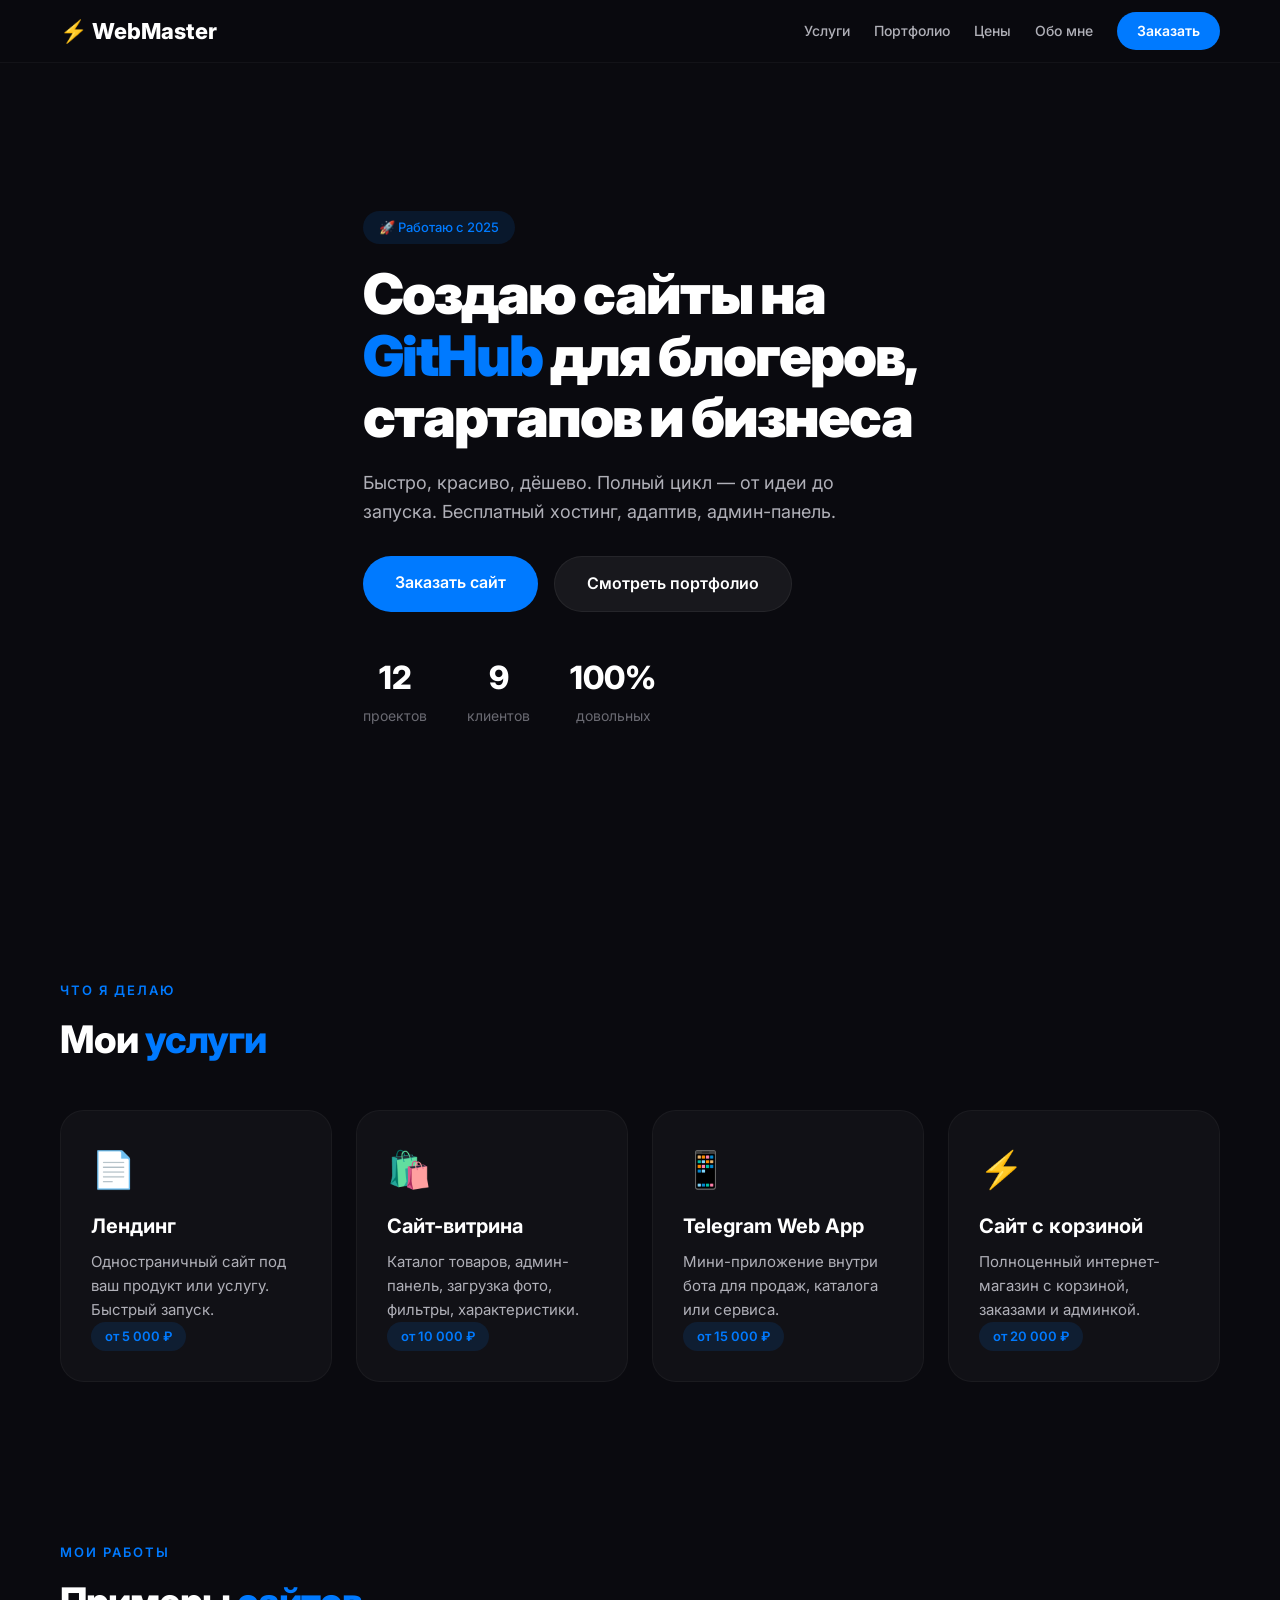
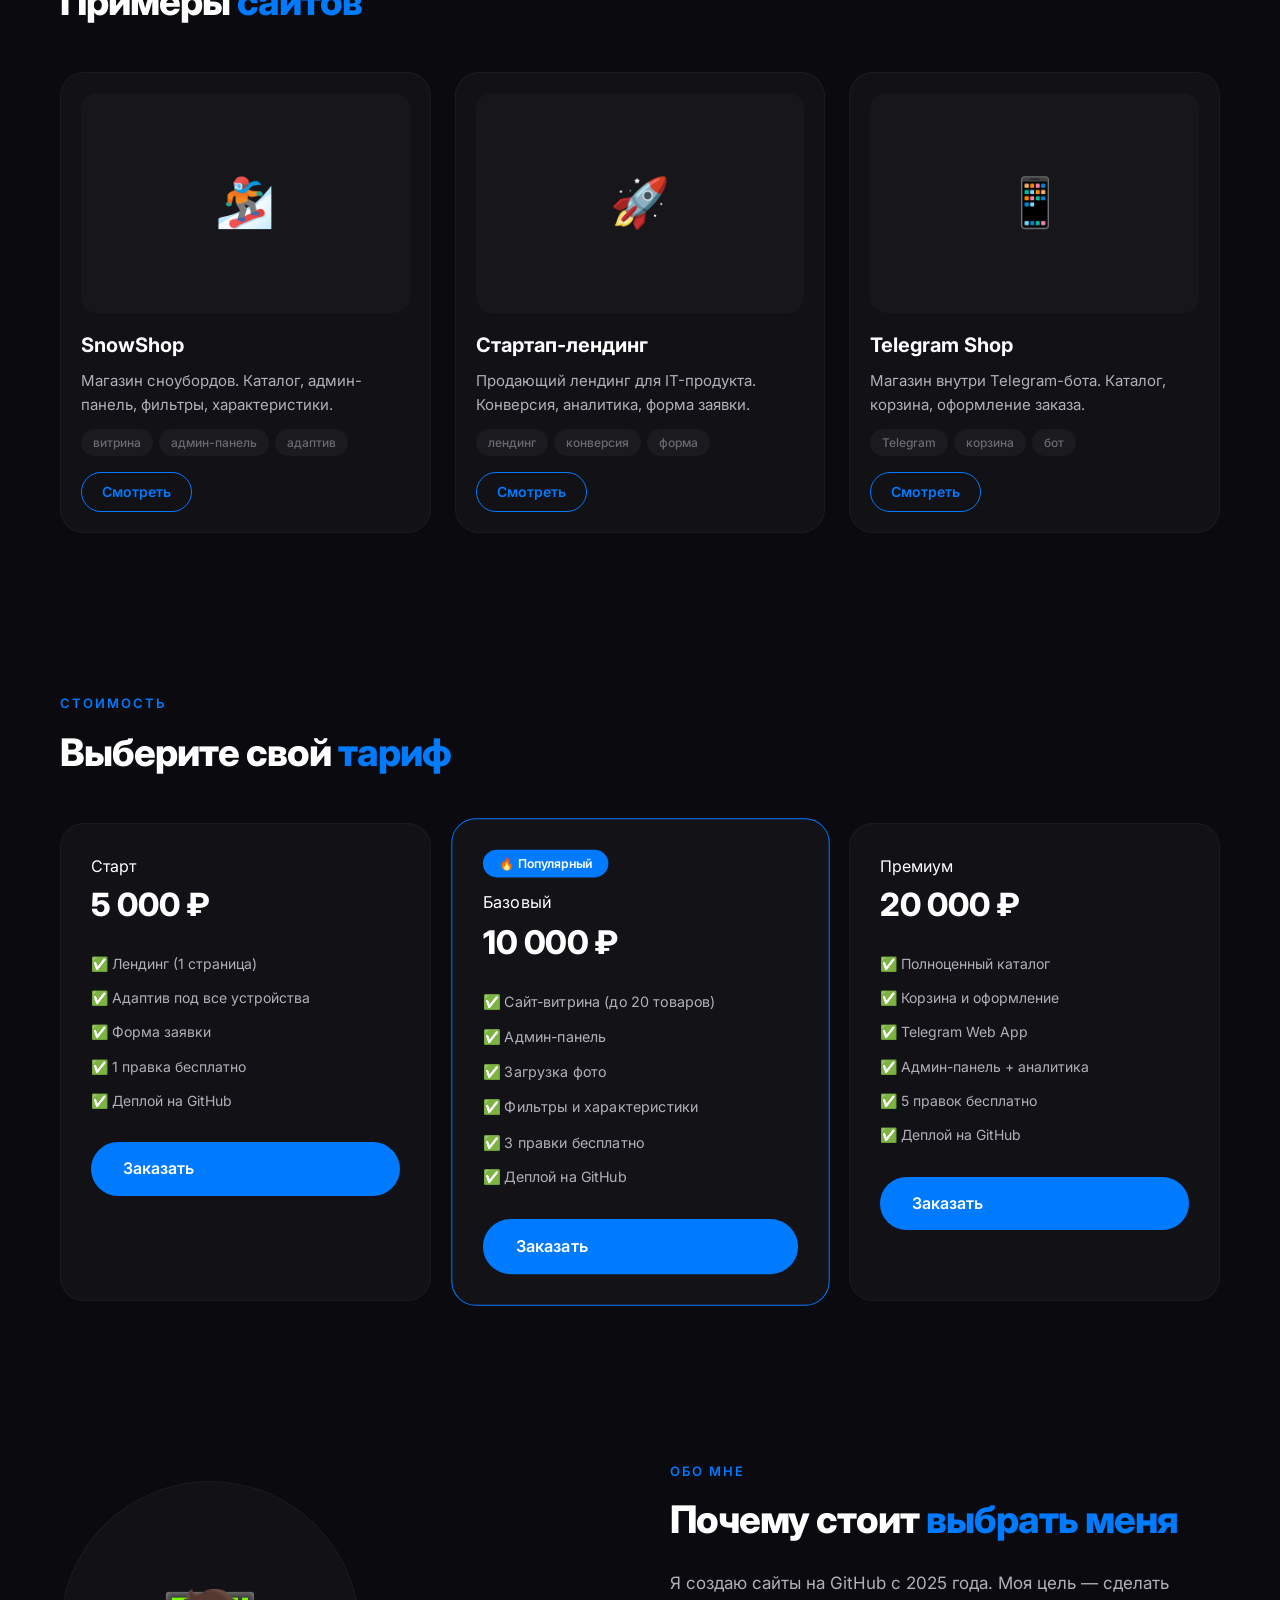
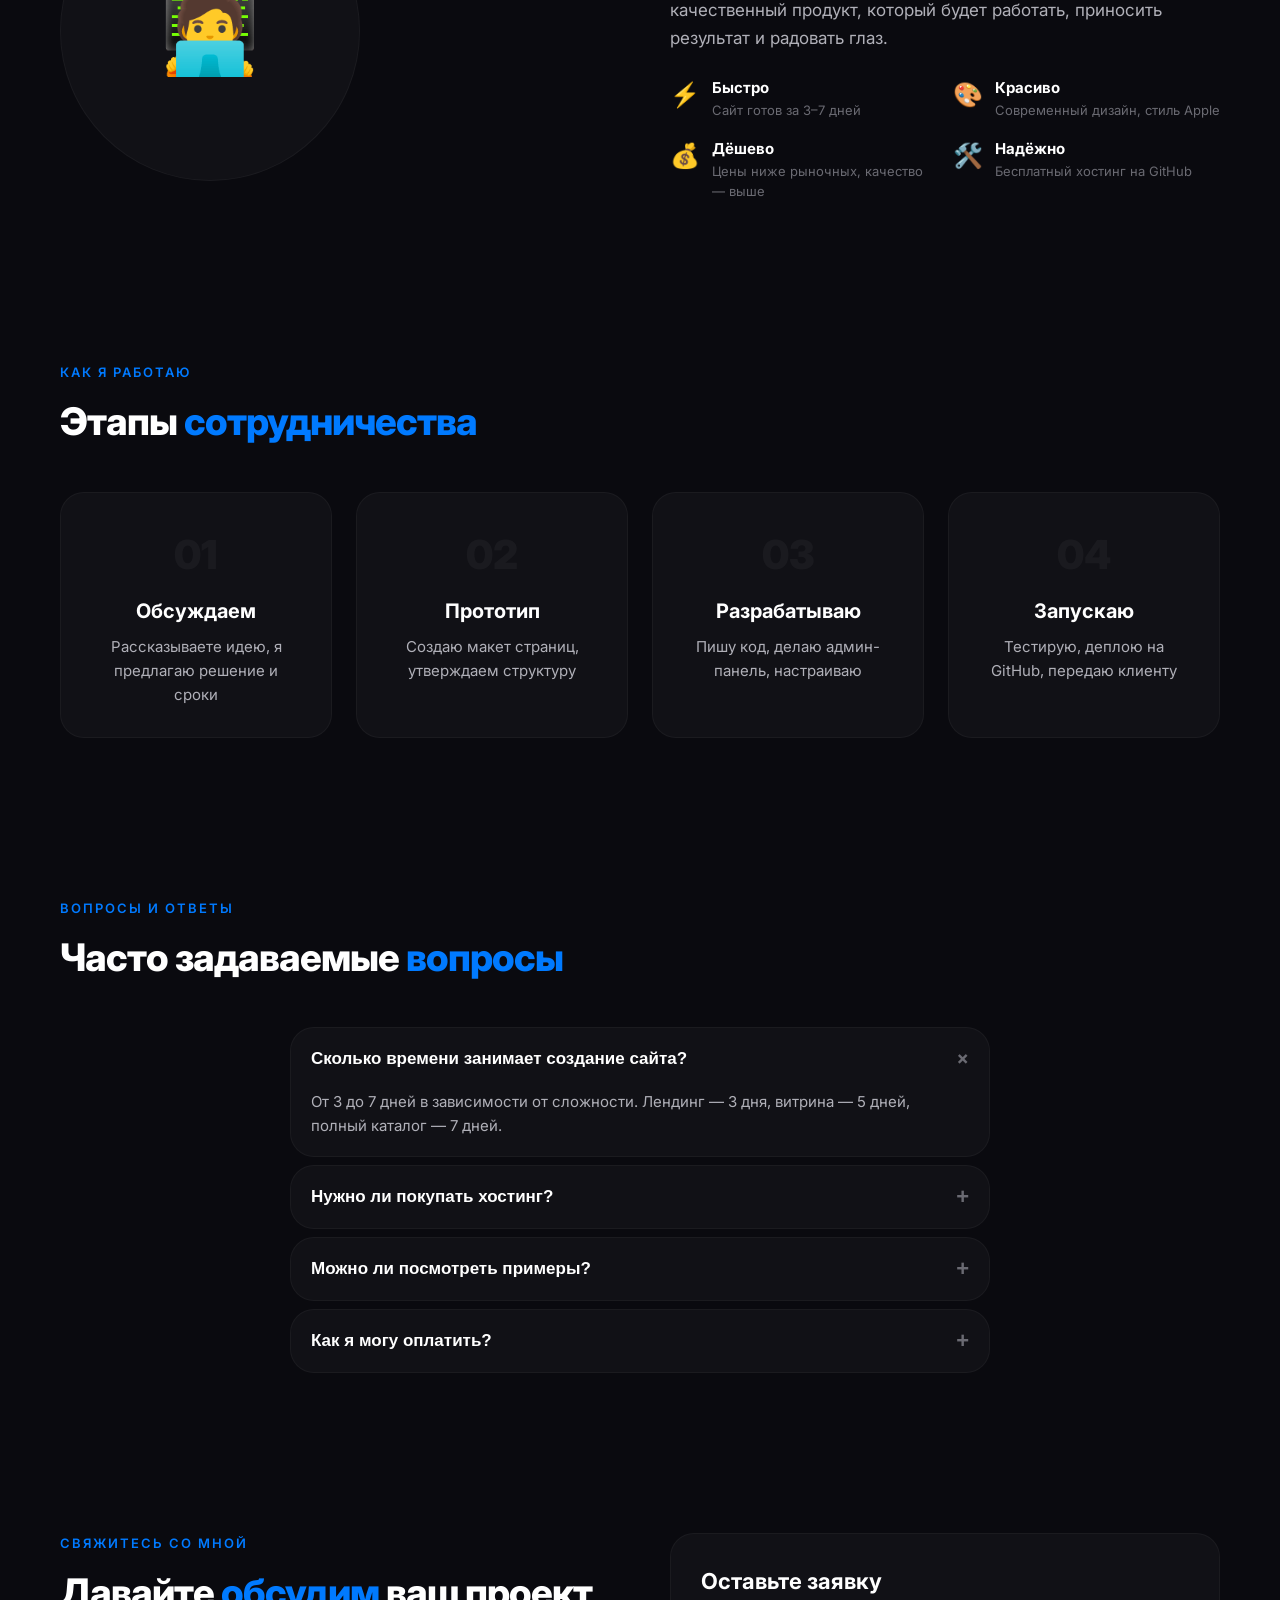
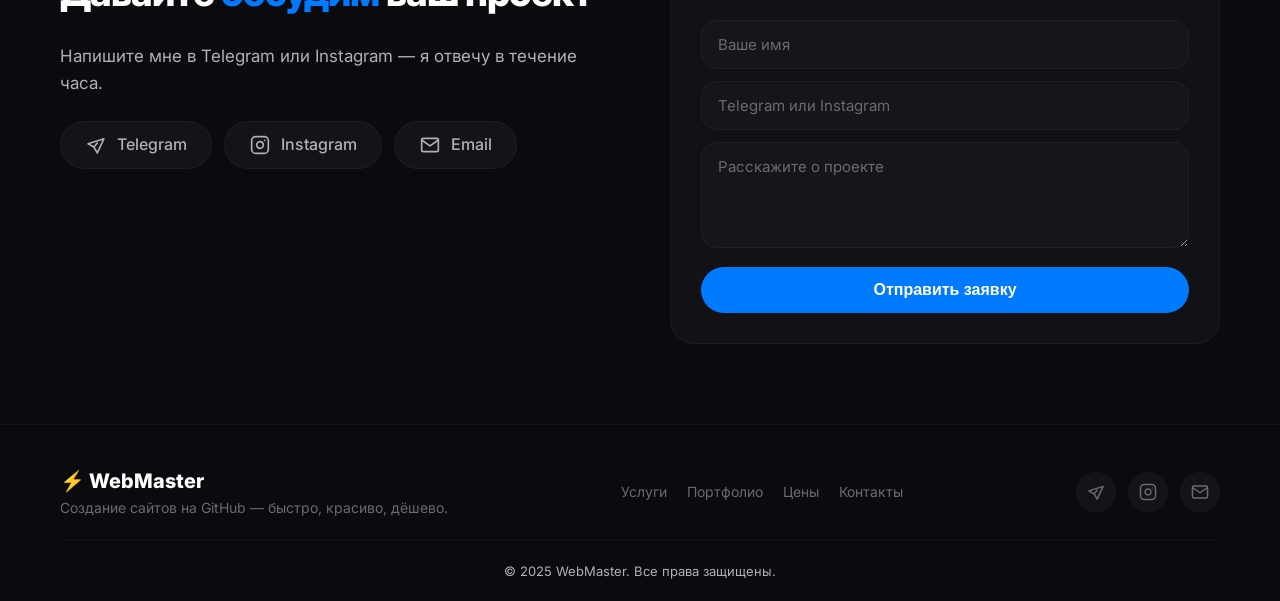
==== index.html @ 23dd28c8 "Update index.html" ====
<!DOCTYPE html>
<html lang="ru">
<head>
    <meta charset="UTF-8">
    <meta name="viewport" content="width=device-width, initial-scale=1.0, viewport-fit=cover">
    <title>WebMaster — создание сайтов на GitHub</title>
    <link href="https://fonts.googleapis.com/css2?family=Inter:wght@400;500;600;700;800;900&display=swap" rel="stylesheet">
    <link rel="stylesheet" href="style.css">
    <style>
        .portfolio-carousel {
            display: grid;
            grid-template-columns: repeat(auto-fill, minmax(320px, 1fr));
            gap: 24px;
            margin-top: 40px;
        }
        .portfolio-carousel .portfolio-card {
            background: rgba(255,255,255,0.03);
            border-radius: 24px;
            padding: 20px;
            border: 0.5px solid rgba(255,255,255,0.04);
            transition: all 0.4s;
        }
        .portfolio-carousel .portfolio-card:hover {
            transform: translateY(-6px);
            background: rgba(255,255,255,0.06);
        }
        .portfolio-carousel .portfolio-image {
            width: 100%;
            height: 220px;
            overflow: hidden;
            border-radius: 16px;
            background: rgba(255,255,255,0.02);
            display: flex;
            align-items: center;
            justify-content: center;
        }
        .portfolio-carousel .portfolio-image img {
            width: 100%;
            height: 100%;
            object-fit: cover;
        }
        .portfolio-carousel .portfolio-image .no-image {
            font-size: 48px;
            opacity: 0.3;
        }
        .portfolio-carousel .portfolio-info h3 {
            color: #fff;
            font-size: 20px;
            font-weight: 700;
            margin: 16px 0 8px;
        }
        .portfolio-carousel .portfolio-info p {
            color: #b0b0b8;
            font-size: 15px;
            margin-bottom: 12px;
        }
        .portfolio-carousel .portfolio-tags {
            display: flex;
            gap: 6px;
            flex-wrap: wrap;
            margin-bottom: 16px;
        }
        .portfolio-carousel .portfolio-tags span {
            background: rgba(255,255,255,0.04);
            padding: 4px 12px;
            border-radius: 30px;
            font-size: 12px;
            color: #6a6a72;
        }
        .portfolio-carousel .btn-outline {
            display: inline-block;
            padding: 8px 20px;
            border-radius: 30px;
            border: 1.5px solid #007aff;
            color: #007aff;
            font-size: 14px;
            font-weight: 600;
            text-decoration: none;
            transition: 0.3s;
        }
        .portfolio-carousel .btn-outline:hover {
            background: #007aff;
            color: #fff;
        }
        @media (max-width: 480px) {
            .portfolio-carousel {
                grid-template-columns: 1fr;
            }
            .portfolio-carousel .portfolio-image {
                height: 180px;
            }
        }
    </style>
</head>
<body>
    <div class="main-content">
        <nav class="navbar">
            <div class="nav-container">
                <a href="#" class="nav-logo">⚡ WebMaster</a>
                <div class="nav-menu" id="navMenu">
                    <a href="#services" class="nav-link">Услуги</a>
                    <a href="#portfolio" class="nav-link">Портфолио</a>
                    <a href="#pricing" class="nav-link">Цены</a>
                    <a href="#about" class="nav-link">Обо мне</a>
                    <a href="#contacts" class="nav-link nav-cta">Заказать</a>
                </div>
                <button class="nav-toggle" id="navToggle" aria-label="Меню">
                    <span></span>
                    <span></span>
                    <span></span>
                </button>
            </div>
        </nav>

        <section class="hero" id="hero">
            <div class="container hero-content">
                <div class="hero-badge">🚀 Работаю с 2025</div>
                <h1 class="hero-title">
                    Создаю сайты на<br>
                    <span class="hero-highlight">GitHub</span> для блогеров,<br>
                    стартапов и бизнеса
                </h1>
                <p class="hero-desc" id="heroDesc">Быстро, красиво, дёшево. Полный цикл — от идеи до запуска. Бесплатный хостинг, адаптив, админ-панель.</p>
                <div class="hero-buttons">
                    <a href="#contacts" class="btn btn-primary">Заказать сайт</a>
                    <a href="#portfolio" class="btn btn-secondary">Смотреть портфолио</a>
                </div>
                <div class="hero-stats">
                    <div class="stat-item"><span class="stat-number" id="statProjects">0</span><span class="stat-label">проектов</span></div>
                    <div class="stat-item"><span class="stat-number" id="statClients">0</span><span class="stat-label">клиентов</span></div>
                    <div class="stat-item"><span class="stat-number" id="statHappy">0%</span><span class="stat-label">довольных</span></div>
                </div>
            </div>
        </section>

        <section class="services" id="services">
            <div class="container">
                <div class="section-label">Что я делаю</div>
                <h2 class="section-title">Мои <span class="highlight">услуги</span></h2>
                <div class="services-grid" id="servicesGrid"></div>
            </div>
        </section>

        <section class="portfolio" id="portfolio">
            <div class="container">
                <div class="section-label">Мои работы</div>
                <h2 class="section-title">Примеры <span class="highlight">сайтов</span></h2>
                <div class="portfolio-carousel" id="portfolioGrid"></div>
            </div>
        </section>

        <section class="pricing" id="pricing">
            <div class="container">
                <div class="section-label">Стоимость</div>
                <h2 class="section-title">Выберите свой <span class="highlight">тариф</span></h2>
                <div class="pricing-grid" id="pricingGrid"></div>
            </div>
        </section>

        <section class="about" id="about">
            <div class="container">
                <div class="about-grid">
                    <div class="about-image"><div class="about-avatar">🧑‍💻</div></div>
                    <div class="about-content">
                        <div class="section-label">Обо мне</div>
                        <h2 class="section-title">Почему стоит <span class="highlight">выбрать меня</span></h2>
                        <p id="aboutText">Я создаю сайты на GitHub с 2025 года. Моя цель — сделать качественный продукт, который будет работать, приносить результат и радовать глаз.</p>
                        <div class="about-features" id="aboutFeatures"></div>
                    </div>
                </div>
            </div>
        </section>

        <section class="steps" id="steps">
            <div class="container">
                <div class="section-label">Как я работаю</div>
                <h2 class="section-title">Этапы <span class="highlight">сотрудничества</span></h2>
                <div class="steps-grid" id="stepsGrid"></div>
            </div>
        </section>

        <section class="faq" id="faq">
            <div class="container">
                <div class="section-label">Вопросы и ответы</div>
                <h2 class="section-title">Часто задаваемые <span class="highlight">вопросы</span></h2>
                <div class="faq-grid" id="faqGrid"></div>
            </div>
        </section>

        <section class="contacts" id="contacts">
            <div class="container">
                <div class="contacts-content">
                    <div class="contacts-info">
                        <div class="section-label">Свяжитесь со мной</div>
                        <h2 class="section-title">Давайте <span class="highlight">обсудим</span> ваш проект</h2>
                        <p id="contactsText">Напишите мне в Telegram или Instagram — я отвечу в течение часа.</p>
                        <div class="contacts-social" id="contactsSocial"></div>
                    </div>
                    <div class="contacts-form">
                        <h3>Оставьте заявку</h3>
                        <form id="contactForm" onsubmit="sendForm(event)">
                            <input type="text" placeholder="Ваше имя" required>
                            <input type="text" placeholder="Telegram или Instagram" required>
                            <textarea placeholder="Расскажите о проекте" rows="4"></textarea>
                            <button type="submit" class="btn btn-primary">Отправить заявку</button>
                        </form>
                    </div>
                </div>
            </div>
        </section>

        <footer class="footer">
            <div class="container">
                <div class="footer-content">
                    <div class="footer-brand">
                        <span class="footer-logo">⚡ WebMaster</span>
                        <p id="footerText">Создание сайтов на GitHub — быстро, красиво, дёшево.</p>
                    </div>
                    <div class="footer-links">
                        <a href="#services">Услуги</a>
                        <a href="#portfolio">Портфолио</a>
                        <a href="#pricing">Цены</a>
                        <a href="#contacts">Контакты</a>
                    </div>
                    <div class="footer-social" id="footerSocial"></div>
                </div>
                <div class="footer-bottom">
                    <p id="footerCopyright">© 2025 WebMaster. Все права защищены.</p>
                </div>
            </div>
        </footer>
    </div>

    <script src="https://cdn.emailjs.com/dist/email.min.js"></script>
    <script>
        (function() {
            emailjs.init("abc123def456...");
        })();
    </script>
    <script src="script.js"></script>
</body>
</html>
---- style.css ----
* {
    margin: 0;
    padding: 0;
    box-sizing: border-box;
}

html {
    scroll-behavior: smooth;
}

body {
    font-family: 'Inter', -apple-system, 'Helvetica Neue', sans-serif;
    background: #0a0a0f;
    color: #fff;
    -webkit-font-smoothing: antialiased;
    line-height: 1.6;
    min-height: 100vh;
}

.container {
    max-width: 1200px;
    margin: 0 auto;
    padding: 0 20px;
}

.section-label {
    font-size: 13px;
    font-weight: 600;
    text-transform: uppercase;
    letter-spacing: 2px;
    color: #007aff;
    margin-bottom: 8px;
}

.section-title {
    font-size: 38px;
    font-weight: 800;
    letter-spacing: -1px;
    margin-bottom: 20px;
    color: #fff;
}

.section-title .highlight {
    color: #007aff;
}

p {
    color: #b0b0b8;
}

.navbar {
    position: fixed;
    top: 0;
    left: 0;
    width: 100%;
    z-index: 1000;
    background: rgba(10, 10, 15, 0.85);
    backdrop-filter: blur(20px);
    border-bottom: 0.5px solid rgba(255, 255, 255, 0.04);
}

.nav-container {
    max-width: 1200px;
    margin: 0 auto;
    padding: 12px 20px;
    display: flex;
    justify-content: space-between;
    align-items: center;
}

.nav-logo {
    font-size: 22px;
    font-weight: 800;
    color: #fff;
    text-decoration: none;
}

.nav-menu {
    display: flex;
    gap: 24px;
    align-items: center;
}

.nav-link {
    font-size: 14px;
    font-weight: 500;
    color: #b0b0b8;
    text-decoration: none;
    transition: color 0.3s;
    padding: 6px 0;
}

.nav-link:hover {
    color: #fff;
}

.nav-cta {
    background: #007aff;
    color: #fff !important;
    padding: 8px 20px;
    border-radius: 30px;
    font-weight: 600;
}

.nav-cta:hover {
    background: #0055b3;
}

.nav-toggle {
    display: none;
    flex-direction: column;
    gap: 5px;
    background: none;
    border: none;
    cursor: pointer;
    padding: 4px;
}

.nav-toggle span {
    width: 25px;
    height: 2px;
    background: #fff;
    border-radius: 2px;
    transition: 0.3s;
}

section {
    padding: 80px 0;
}

.hero {
    min-height: 100vh;
    display: flex;
    align-items: center;
    padding: 100px 0 60px;
    background: #0a0a0f;
}

.hero-content {
    max-width: 700px;
}

.hero-badge {
    display: inline-block;
    background: rgba(0, 122, 255, 0.12);
    padding: 6px 16px;
    border-radius: 30px;
    font-size: 13px;
    font-weight: 500;
    color: #007aff;
    margin-bottom: 20px;
}

.hero-title {
    font-size: 56px;
    font-weight: 900;
    letter-spacing: -2px;
    line-height: 1.1;
    color: #fff;
    margin-bottom: 20px;
}

.hero-title .hero-highlight {
    color: #007aff;
}

.hero-desc {
    font-size: 18px;
    color: #b0b0b8;
    max-width: 540px;
    margin-bottom: 30px;
}

.hero-buttons {
    display: flex;
    gap: 16px;
    flex-wrap: wrap;
    margin-bottom: 40px;
}

.btn {
    display: inline-block;
    padding: 14px 32px;
    border-radius: 30px;
    font-size: 16px;
    font-weight: 600;
    text-decoration: none;
    border: none;
    cursor: pointer;
    transition: all 0.3s;
}

.btn-primary {
    background: #007aff;
    color: #fff;
}

.btn-primary:hover {
    background: #0055b3;
    transform: scale(1.02);
}

.btn-secondary {
    background: rgba(255, 255, 255, 0.06);
    color: #fff;
    border: 0.5px solid rgba(255, 255, 255, 0.06);
}

.btn-secondary:hover {
    background: rgba(255, 255, 255, 0.12);
}

.btn-outline {
    background: transparent;
    color: #007aff;
    border: 1.5px solid #007aff;
    padding: 8px 20px;
    font-size: 14px;
}

.btn-outline:hover {
    background: #007aff;
    color: #fff;
}

.hero-stats {
    display: flex;
    gap: 40px;
}

.stat-item {
    text-align: center;
}

.stat-number {
    font-size: 32px;
    font-weight: 800;
    color: #fff;
    display: block;
}

.stat-label {
    font-size: 14px;
    color: #6a6a72;
}

.service-card,
.portfolio-card,
.pricing-card,
.step-card,
.faq-item {
    background: rgba(255, 255, 255, 0.03);
    border-radius: 24px;
    padding: 30px;
    border: 0.5px solid rgba(255, 255, 255, 0.04);
    transition: all 0.4s;
}

.service-card:hover,
.portfolio-card:hover,
.pricing-card:hover {
    transform: translateY(-6px);
    background: rgba(255, 255, 255, 0.06);
}

.service-card h3,
.portfolio-card h3,
.pricing-card h3,
.step-card h3 {
    color: #fff;
    font-size: 20px;
    font-weight: 700;
    margin-bottom: 8px;
}

.service-card p,
.portfolio-card p,
.step-card p {
    color: #b0b0b8;
    font-size: 15px;
}

.service-icon {
    font-size: 36px;
    margin-bottom: 12px;
}

.service-tag {
    display: inline-block;
    background: rgba(0, 122, 255, 0.12);
    color: #007aff;
    padding: 4px 14px;
    border-radius: 30px;
    font-size: 13px;
    font-weight: 600;
}

.services-grid,
.portfolio-grid,
.pricing-grid,
.steps-grid {
    display: grid;
    gap: 24px;
    margin-top: 40px;
}

.services-grid {
    grid-template-columns: repeat(auto-fit, minmax(250px, 1fr));
}

.portfolio-grid {
    grid-template-columns: repeat(auto-fit, minmax(320px, 1fr));
}

.pricing-grid {
    grid-template-columns: repeat(auto-fit, minmax(280px, 1fr));
}

.steps-grid {
    grid-template-columns: repeat(auto-fit, minmax(220px, 1fr));
}

.portfolio-card .portfolio-image {
    height: 200px;
    display: flex;
    align-items: center;
    justify-content: center;
    background: rgba(255, 255, 255, 0.02);
    border-radius: 16px;
    margin-bottom: 16px;
    font-size: 48px;
    overflow: hidden;
}

.portfolio-card .portfolio-image img {
    width: 100%;
    height: 100%;
    object-fit: cover;
}

.portfolio-tags {
    display: flex;
    gap: 6px;
    flex-wrap: wrap;
    margin: 12px 0 16px;
}

.portfolio-tags span {
    background: rgba(255, 255, 255, 0.04);
    padding: 4px 12px;
    border-radius: 30px;
    font-size: 12px;
    font-weight: 500;
    color: #6a6a72;
}

.pricing-card.popular {
    border: 1px solid #007aff;
    transform: scale(1.02);
}

.pricing-card.popular:hover {
    transform: scale(1.02) translateY(-6px);
}

.pricing-badge {
    display: inline-block;
    background: #007aff;
    color: #fff;
    padding: 4px 16px;
    border-radius: 30px;
    font-size: 12px;
    font-weight: 600;
    margin-bottom: 12px;
}

.pricing-price {
    font-size: 32px;
    font-weight: 800;
    color: #fff;
    margin-bottom: 16px;
}

.pricing-features {
    list-style: none;
    text-align: left;
    margin-bottom: 24px;
}

.pricing-features li {
    padding: 6px 0;
    font-size: 14px;
    color: #b0b0b8;
}

.pricing-card .btn {
    width: 100%;
}

.about-grid {
    display: grid;
    grid-template-columns: 1fr 1fr;
    gap: 60px;
    align-items: center;
}

.about-avatar {
    width: 300px;
    height: 300px;
    border-radius: 50%;
    background: rgba(255, 255, 255, 0.03);
    display: flex;
    align-items: center;
    justify-content: center;
    font-size: 80px;
    border: 0.5px solid rgba(255, 255, 255, 0.04);
}

.about-content p {
    font-size: 17px;
    color: #b0b0b8;
    margin-bottom: 24px;
}

.about-features {
    display: grid;
    grid-template-columns: 1fr 1fr;
    gap: 16px;
}

.about-feature {
    display: flex;
    gap: 12px;
    align-items: flex-start;
}

.about-feature span {
    font-size: 24px;
}

.about-feature strong {
    display: block;
    font-size: 15px;
    color: #fff;
}

.about-feature p {
    font-size: 13px;
    color: #6a6a72;
    margin: 0;
}

.step-card {
    text-align: center;
}

.step-number {
    font-size: 40px;
    font-weight: 900;
    color: rgba(255, 255, 255, 0.04);
    margin-bottom: 8px;
}

.faq-grid {
    max-width: 700px;
    margin: 40px auto 0;
    display: flex;
    flex-direction: column;
    gap: 8px;
}

.faq-item {
    padding: 0 20px;
}

.faq-question {
    width: 100%;
    padding: 18px 0;
    background: none;
    border: none;
    font-size: 17px;
    font-weight: 600;
    color: #fff;
    display: flex;
    justify-content: space-between;
    align-items: center;
    cursor: pointer;
    transition: 0.3s;
}

.faq-question:hover {
    color: #007aff;
}

.faq-question span {
    font-size: 22px;
    transition: 0.3s;
    color: #6a6a72;
}

.faq-question.active span {
    transform: rotate(45deg);
}

.faq-answer {
    max-height: 0;
    overflow: hidden;
    transition: max-height 0.4s ease;
}

.faq-answer p {
    padding-bottom: 18px;
    font-size: 15px;
    color: #b0b0b8;
}

.contacts-content {
    display: grid;
    grid-template-columns: 1fr 1fr;
    gap: 60px;
    align-items: start;
}

.contacts-info p {
    font-size: 17px;
    color: #b0b0b8;
    margin-bottom: 24px;
}

.contacts-social {
    display: flex;
    gap: 12px;
    flex-wrap: wrap;
}

.contact-link {
    display: inline-flex;
    align-items: center;
    gap: 10px;
    padding: 10px 24px;
    border-radius: 30px;
    background: rgba(255, 255, 255, 0.04);
    color: #b0b0b8;
    text-decoration: none;
    font-weight: 500;
    border: 0.5px solid rgba(255, 255, 255, 0.04);
    transition: 0.3s;
}

.contact-link:hover {
    background: rgba(255, 255, 255, 0.08);
    color: #fff;
}

.contact-link .contact-icon {
    width: 22px;
    height: 22px;
    flex-shrink: 0;
    display: flex;
    align-items: center;
    justify-content: center;
}

.contact-link .contact-icon svg {
    width: 20px;
    height: 20px;
    fill: none;
    stroke: currentColor;
    stroke-width: 2;
    stroke-linecap: round;
    stroke-linejoin: round;
}

.contacts-form {
    background: rgba(255, 255, 255, 0.03);
    padding: 30px;
    border-radius: 24px;
    border: 0.5px solid rgba(255, 255, 255, 0.04);
}

.contacts-form h3 {
    font-size: 22px;
    font-weight: 700;
    color: #fff;
    margin-bottom: 20px;
}

.contacts-form input,
.contacts-form textarea {
    width: 100%;
    padding: 14px 16px;
    border-radius: 16px;
    border: 0.5px solid rgba(255, 255, 255, 0.04);
    background: rgba(255, 255, 255, 0.02);
    color: #fff;
    font-size: 15px;
    font-family: inherit;
    margin-bottom: 12px;
    transition: 0.3s;
}

.contacts-form input::placeholder,
.contacts-form textarea::placeholder {
    color: #6a6a72;
}

.contacts-form input:focus,
.contacts-form textarea:focus {
    outline: none;
    border-color: #007aff;
    background: rgba(255, 255, 255, 0.04);
}

.contacts-form .btn {
    width: 100%;
}

.footer {
    padding: 40px 0 20px;
    background: rgba(10, 10, 15, 0.8);
    border-top: 0.5px solid rgba(255, 255, 255, 0.04);
}

.footer-content {
    display: flex;
    justify-content: space-between;
    align-items: center;
    flex-wrap: wrap;
    gap: 20px;
    padding-bottom: 20px;
    border-bottom: 0.5px solid rgba(255, 255, 255, 0.04);
}

.footer-logo {
    font-size: 20px;
    font-weight: 800;
    color: #fff;
}

.footer-brand p {
    font-size: 14px;
    color: #6a6a72;
}

.footer-links {
    display: flex;
    gap: 20px;
}

.footer-links a {
    color: #6a6a72;
    text-decoration: none;
    font-size: 14px;
    transition: 0.3s;
}

.footer-links a:hover {
    color: #fff;
}

.footer-social {
    display: flex;
    gap: 12px;
}

.footer-social a {
    display: inline-flex;
    align-items: center;
    justify-content: center;
    width: 40px;
    height: 40px;
    border-radius: 50%;
    background: rgba(255, 255, 255, 0.04);
    color: #6a6a72;
    text-decoration: none;
    transition: 0.3s;
}

.footer-social a:hover {
    background: rgba(255, 255, 255, 0.08);
    color: #fff;
}

.footer-social a .footer-icon {
    width: 20px;
    height: 20px;
    display: flex;
    align-items: center;
    justify-content: center;
}

.footer-social a .footer-icon svg {
    width: 18px;
    height: 18px;
    fill: none;
    stroke: currentColor;
    stroke-width: 2;
    stroke-linecap: round;
    stroke-linejoin: round;
}

.footer-bottom {
    text-align: center;
    padding-top: 20px;
    font-size: 13px;
    color: #4a4a52;
}

@media (max-width: 1024px) {
    .hero-title {
        font-size: 44px;
    }
    .about-grid {
        gap: 40px;
    }
    .about-avatar {
        width: 200px;
        height: 200px;
        font-size: 60px;
    }
}

@media (max-width: 768px) {
    .nav-menu {
        display: none;
        position: absolute;
        top: 100%;
        left: 0;
        width: 100%;
        background: rgba(10, 10, 15, 0.95);
        backdrop-filter: blur(20px);
        flex-direction: column;
        padding: 20px;
        gap: 12px;
        border-top: 0.5px solid rgba(255, 255, 255, 0.04);
    }
    .nav-menu.active {
        display: flex;
    }
    .nav-toggle {
        display: flex;
    }

    .hero-title {
        font-size: 34px;
    }
    .hero-desc {
        font-size: 16px;
    }
    .hero-stats {
        gap: 20px;
    }
    .stat-number {
        font-size: 24px;
    }

    .section-title {
        font-size: 30px;
    }
    .about-grid {
        grid-template-columns: 1fr;
        text-align: center;
    }
    .about-avatar {
        margin: 0 auto;
    }
    .about-features {
        grid-template-columns: 1fr 1fr;
        text-align: left;
    }

    .contacts-content {
        grid-template-columns: 1fr;
        gap: 30px;
    }
    .pricing-card.popular {
        transform: scale(1);
    }
    .pricing-card.popular:hover {
        transform: translateY(-6px);
    }
    .footer-content {
        flex-direction: column;
        text-align: center;
    }
}

@media (max-width: 480px) {
    .hero-title {
        font-size: 28px;
    }
    .hero-buttons {
        flex-direction: column;
    }
    .btn {
        text-align: center;
    }
    .hero-stats {
        flex-wrap: wrap;
        justify-content: center;
    }
    .services-grid,
    .portfolio-grid,
    .pricing-grid {
        grid-template-columns: 1fr;
    }
    .about-features {
        grid-template-columns: 1fr;
        text-align: left;
    }
    .contacts-social {
        flex-direction: column;
    }
    .contact-link {
        justify-content: center;
    }
}
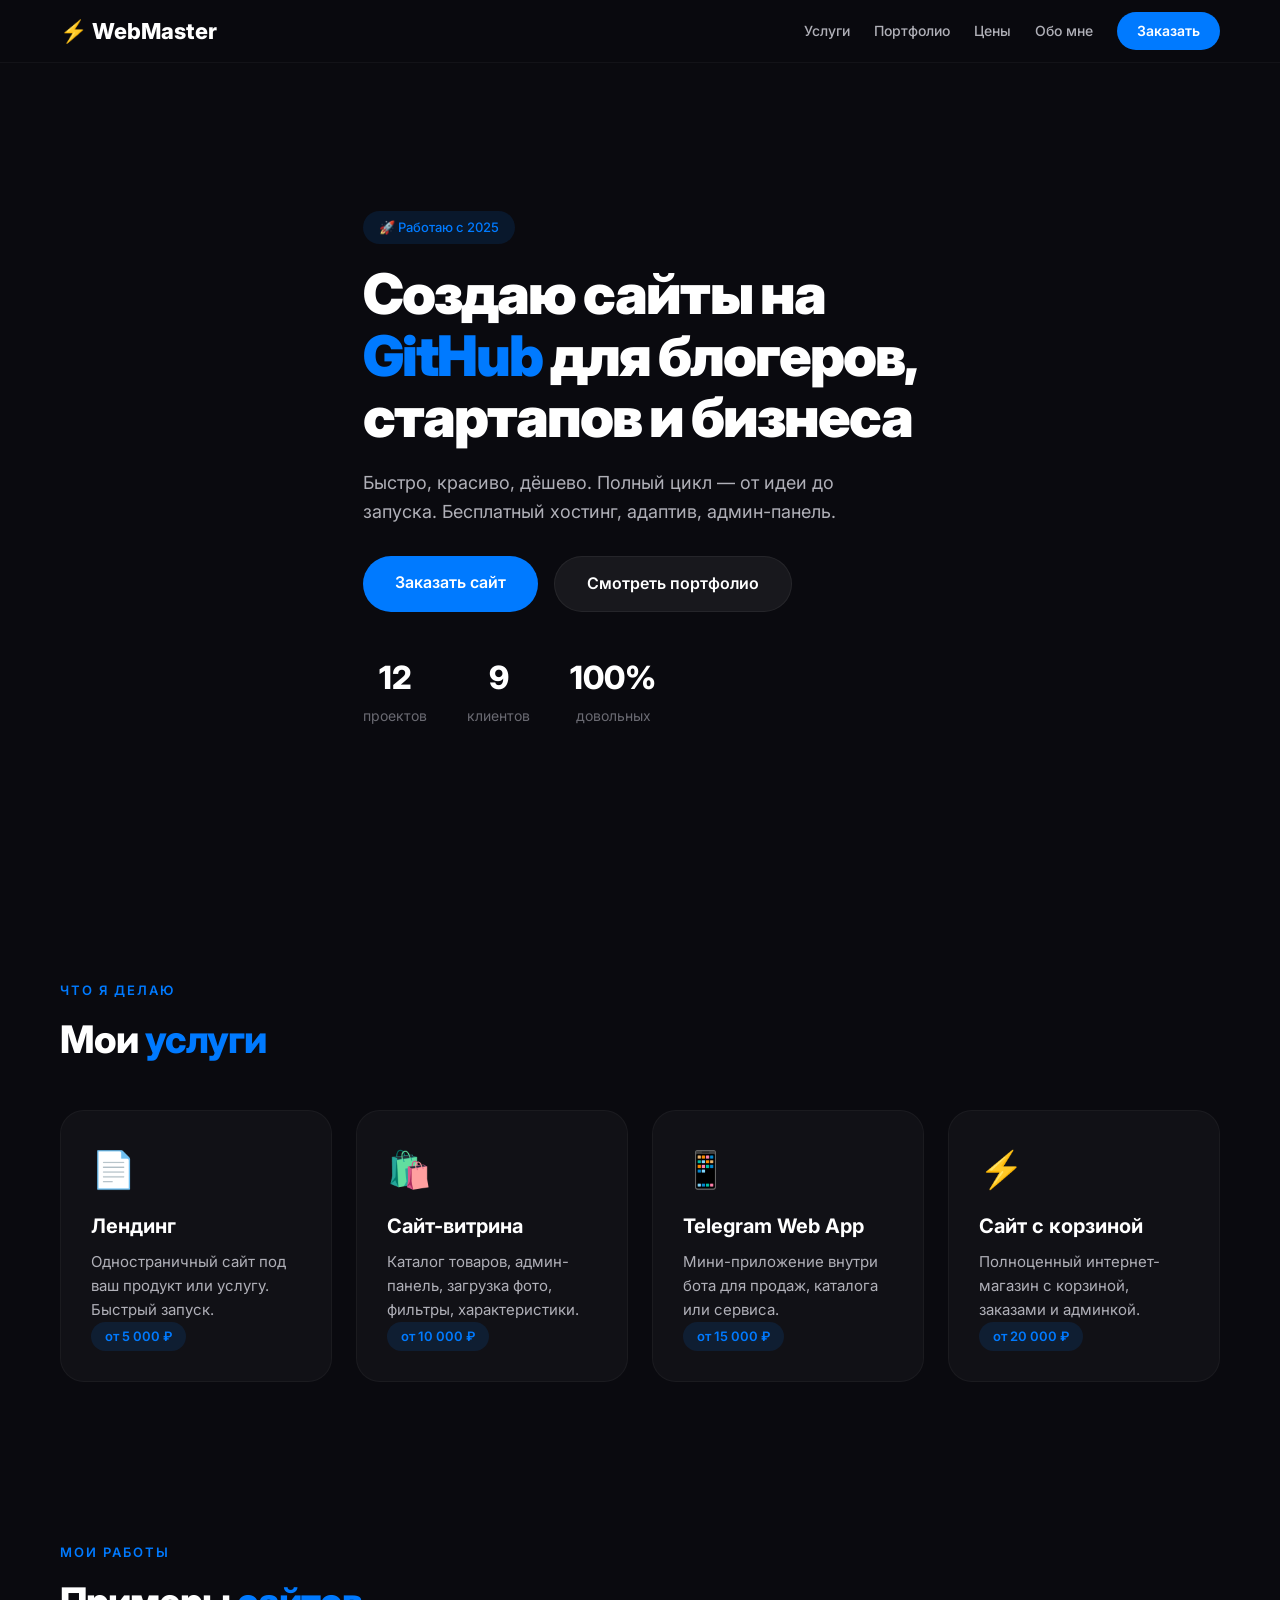
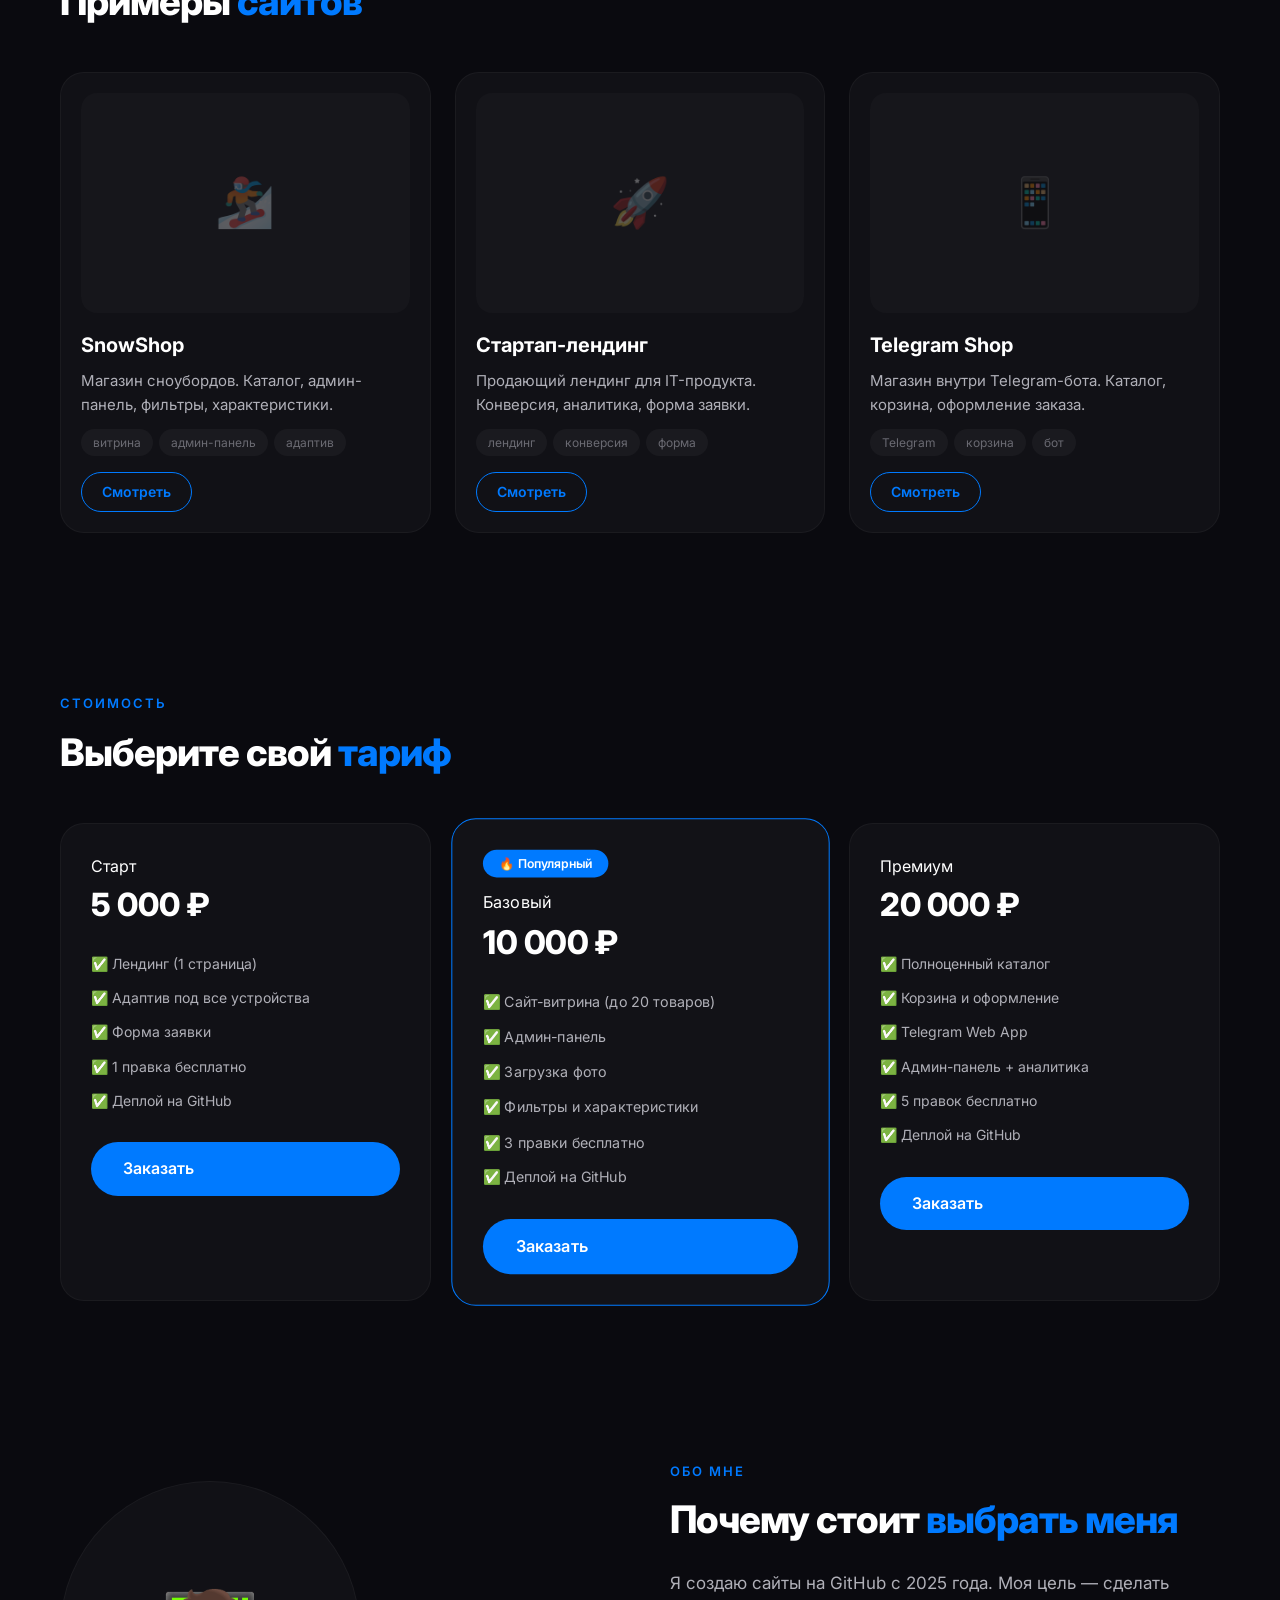
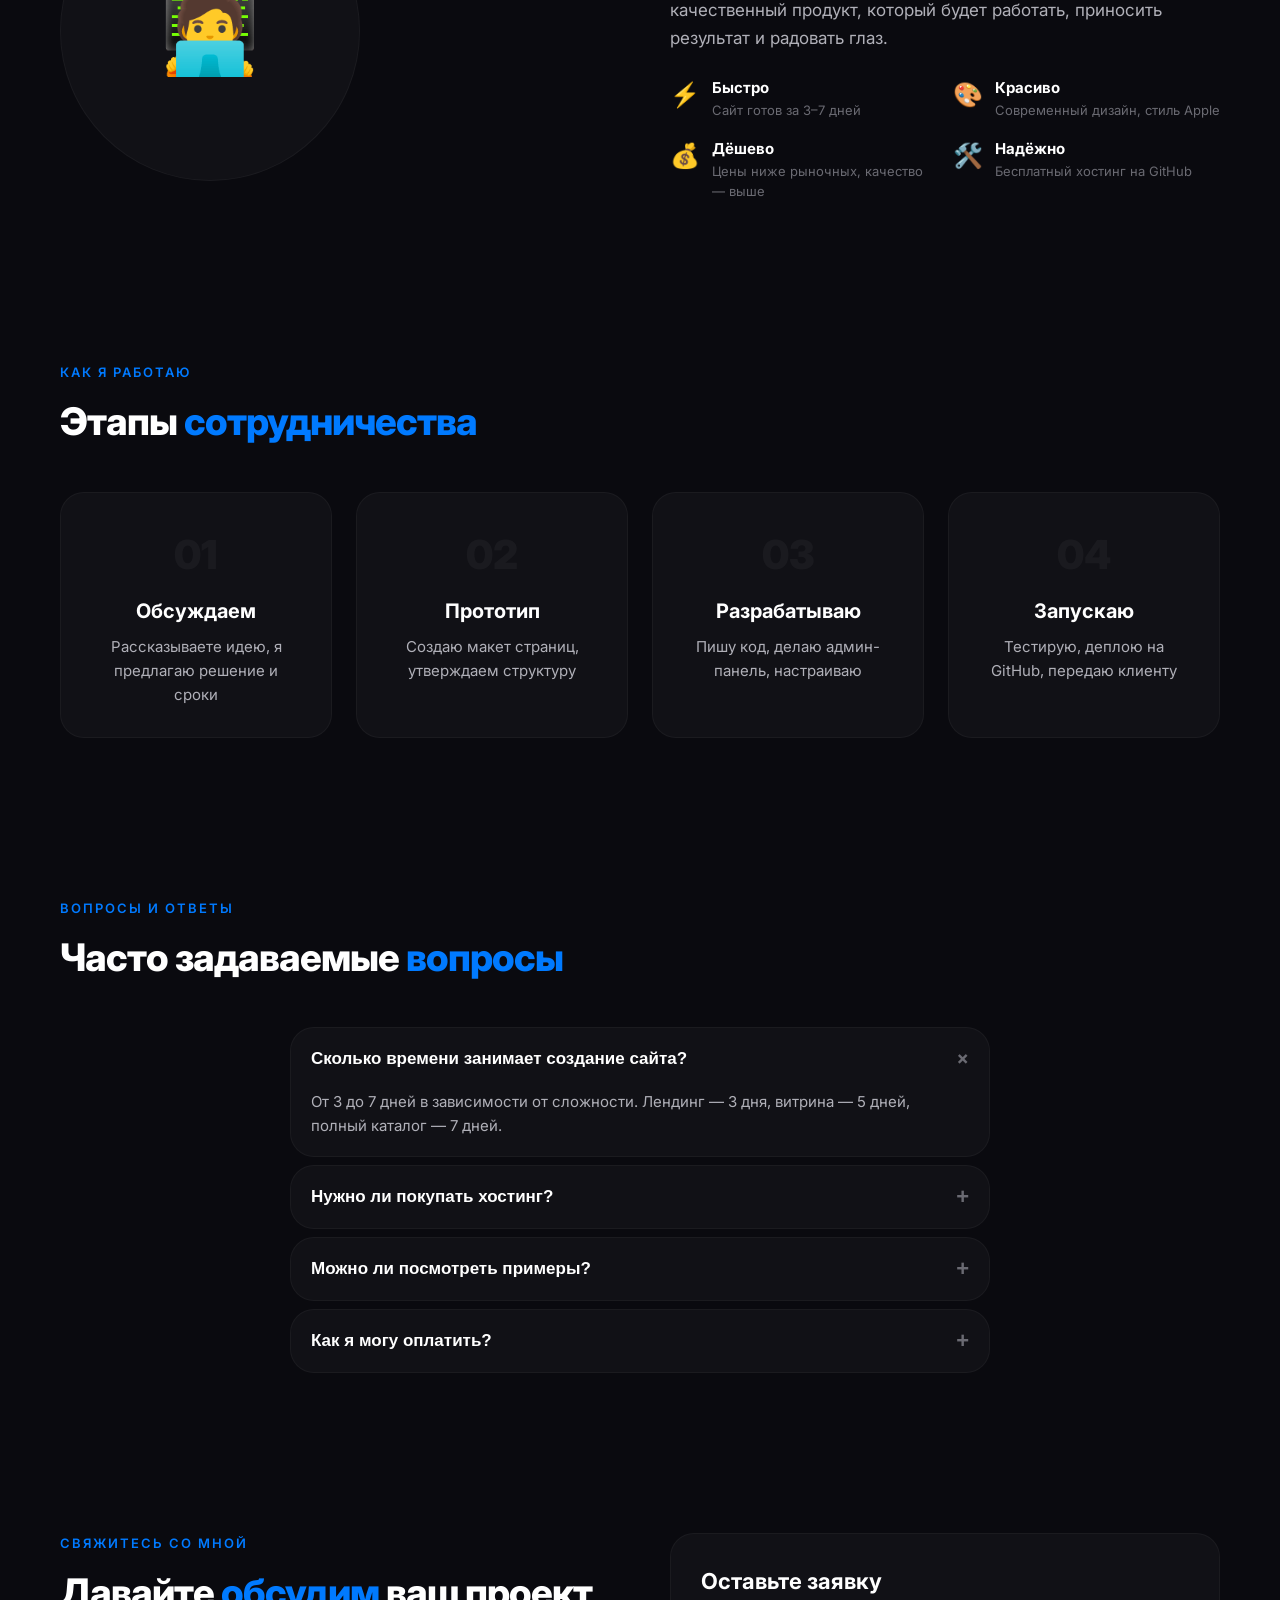
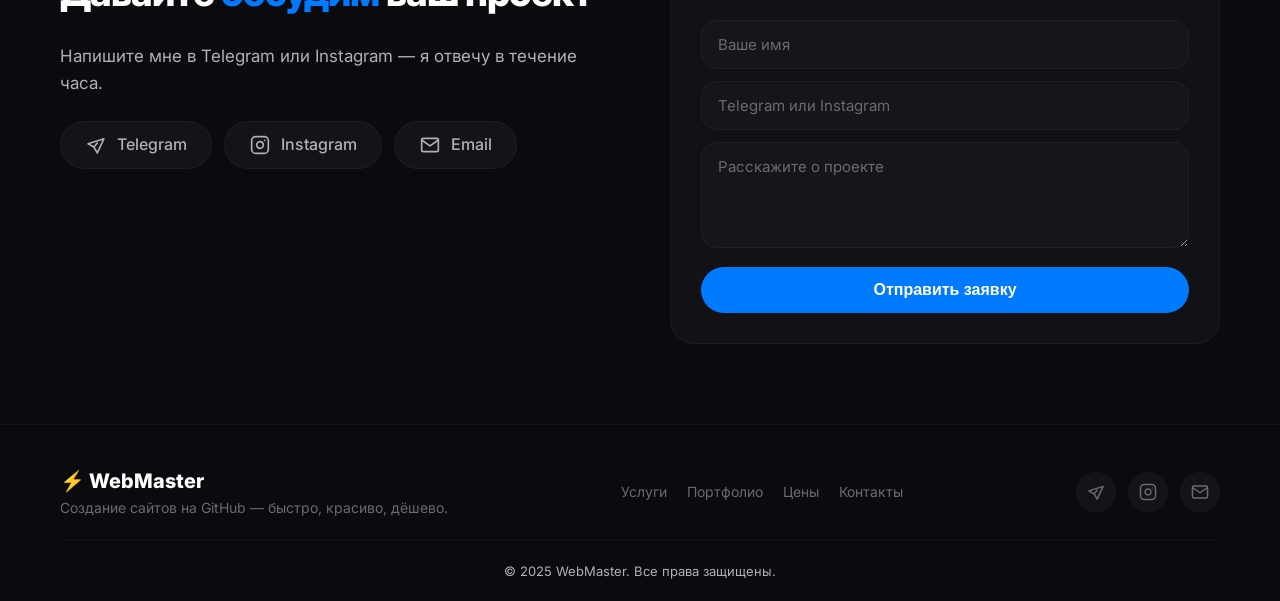
==== commit d0ce2e55: "Update index.html" ====
--- a/index.html
+++ b/index.html
@@ -231,12 +231,6 @@
         </footer>
     </div>
 
-    <script src="https://cdn.emailjs.com/dist/email.min.js"></script>
-    <script>
-        (function() {
-            emailjs.init("abc123def456...");
-        })();
-    </script>
     <script src="script.js"></script>
 </body>
 </html>
--- a/style.css
+++ b/style.css
@@ -244,8 +244,27 @@
     color: #6a6a72;
 }
 
+.services-grid,
+.pricing-grid,
+.steps-grid {
+    display: grid;
+    gap: 24px;
+    margin-top: 40px;
+}
+
+.services-grid {
+    grid-template-columns: repeat(auto-fit, minmax(250px, 1fr));
+}
+
+.pricing-grid {
+    grid-template-columns: repeat(auto-fit, minmax(280px, 1fr));
+}
+
+.steps-grid {
+    grid-template-columns: repeat(auto-fit, minmax(220px, 1fr));
+}
+
 .service-card,
-.portfolio-card,
 .pricing-card,
 .step-card,
 .faq-item {
@@ -257,14 +276,12 @@
 }
 
 .service-card:hover,
-.portfolio-card:hover,
 .pricing-card:hover {
     transform: translateY(-6px);
     background: rgba(255, 255, 255, 0.06);
 }
 
 .service-card h3,
-.portfolio-card h3,
 .pricing-card h3,
 .step-card h3 {
     color: #fff;
@@ -274,7 +291,6 @@
 }
 
 .service-card p,
-.portfolio-card p,
 .step-card p {
     color: #b0b0b8;
     font-size: 15px;
@@ -293,65 +309,6 @@
     border-radius: 30px;
     font-size: 13px;
     font-weight: 600;
-}
-
-.services-grid,
-.portfolio-grid,
-.pricing-grid,
-.steps-grid {
-    display: grid;
-    gap: 24px;
-    margin-top: 40px;
-}
-
-.services-grid {
-    grid-template-columns: repeat(auto-fit, minmax(250px, 1fr));
-}
-
-.portfolio-grid {
-    grid-template-columns: repeat(auto-fit, minmax(320px, 1fr));
-}
-
-.pricing-grid {
-    grid-template-columns: repeat(auto-fit, minmax(280px, 1fr));
-}
-
-.steps-grid {
-    grid-template-columns: repeat(auto-fit, minmax(220px, 1fr));
-}
-
-.portfolio-card .portfolio-image {
-    height: 200px;
-    display: flex;
-    align-items: center;
-    justify-content: center;
-    background: rgba(255, 255, 255, 0.02);
-    border-radius: 16px;
-    margin-bottom: 16px;
-    font-size: 48px;
-    overflow: hidden;
-}
-
-.portfolio-card .portfolio-image img {
-    width: 100%;
-    height: 100%;
-    object-fit: cover;
-}
-
-.portfolio-tags {
-    display: flex;
-    gap: 6px;
-    flex-wrap: wrap;
-    margin: 12px 0 16px;
-}
-
-.portfolio-tags span {
-    background: rgba(255, 255, 255, 0.04);
-    padding: 4px 12px;
-    border-radius: 30px;
-    font-size: 12px;
-    font-weight: 500;
-    color: #6a6a72;
 }
 
 .pricing-card.popular {
@@ -800,7 +757,6 @@
         justify-content: center;
     }
     .services-grid,
-    .portfolio-grid,
     .pricing-grid {
         grid-template-columns: 1fr;
     }
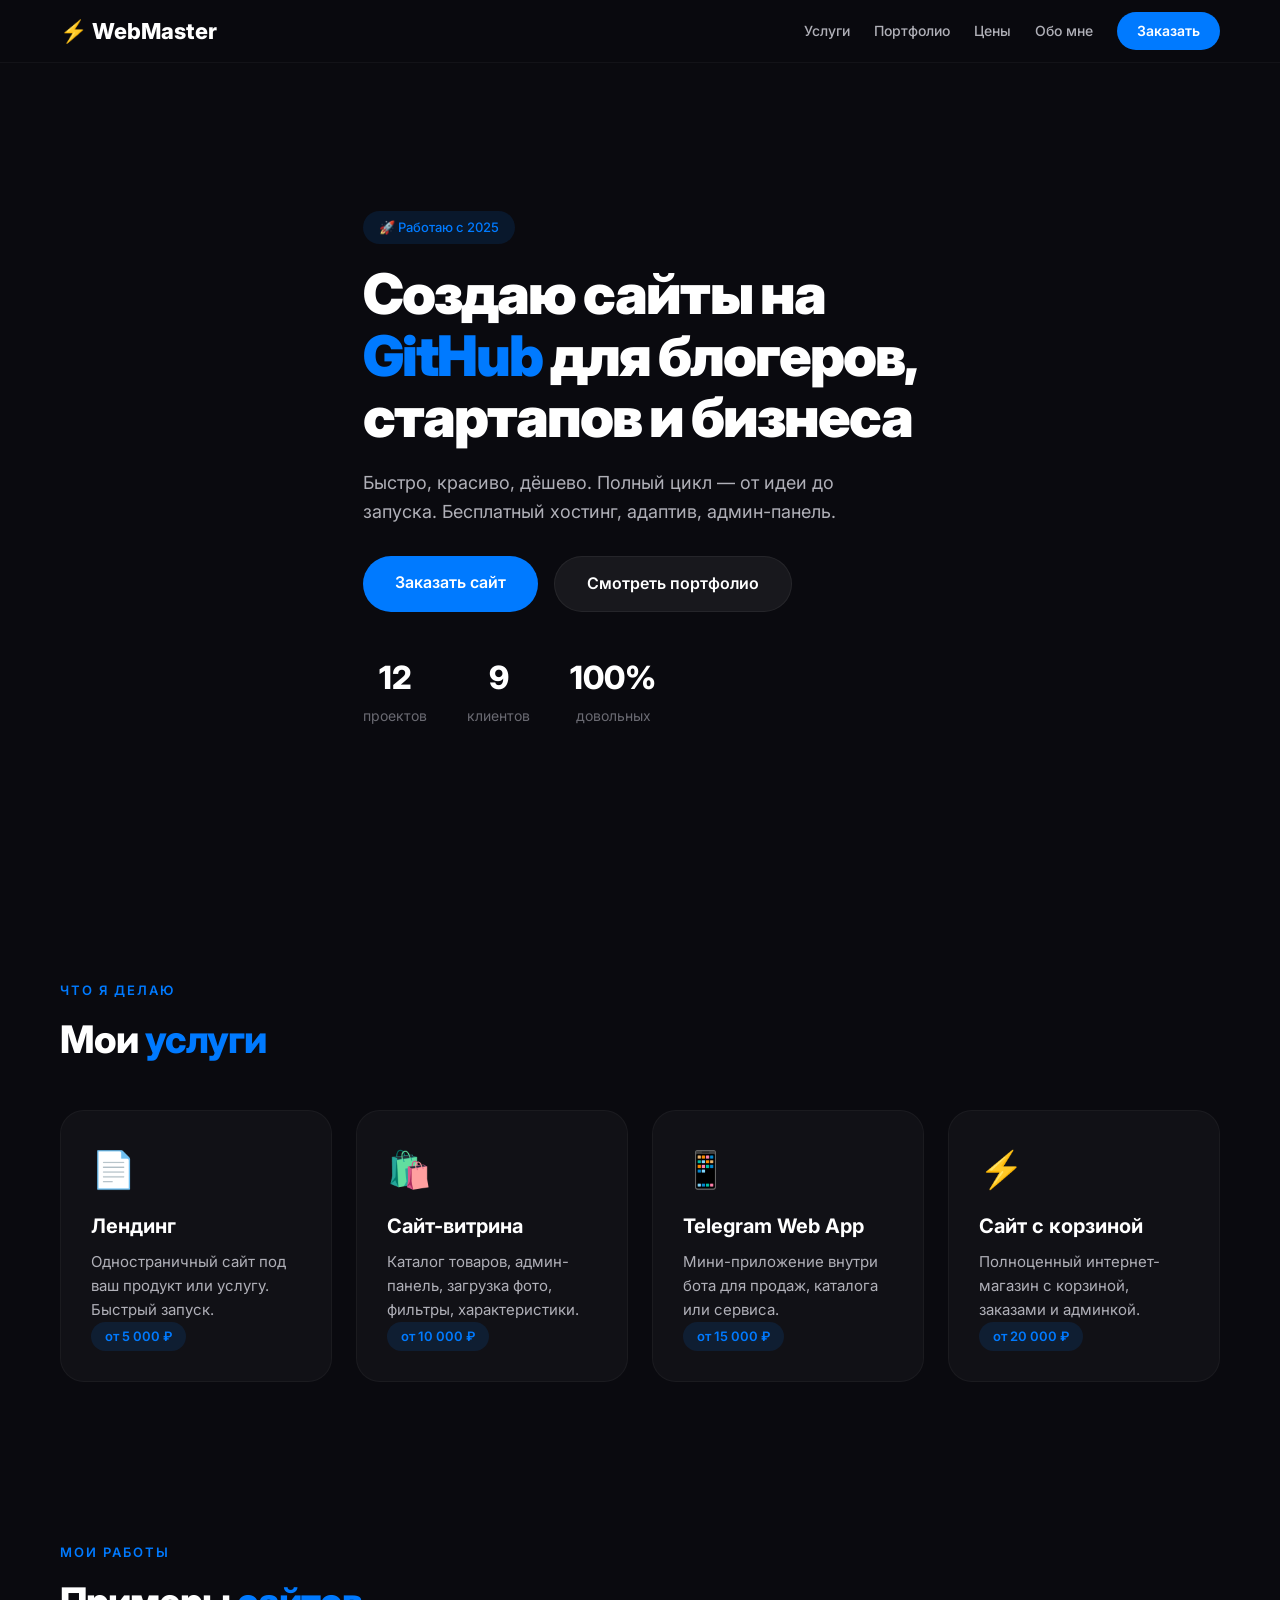
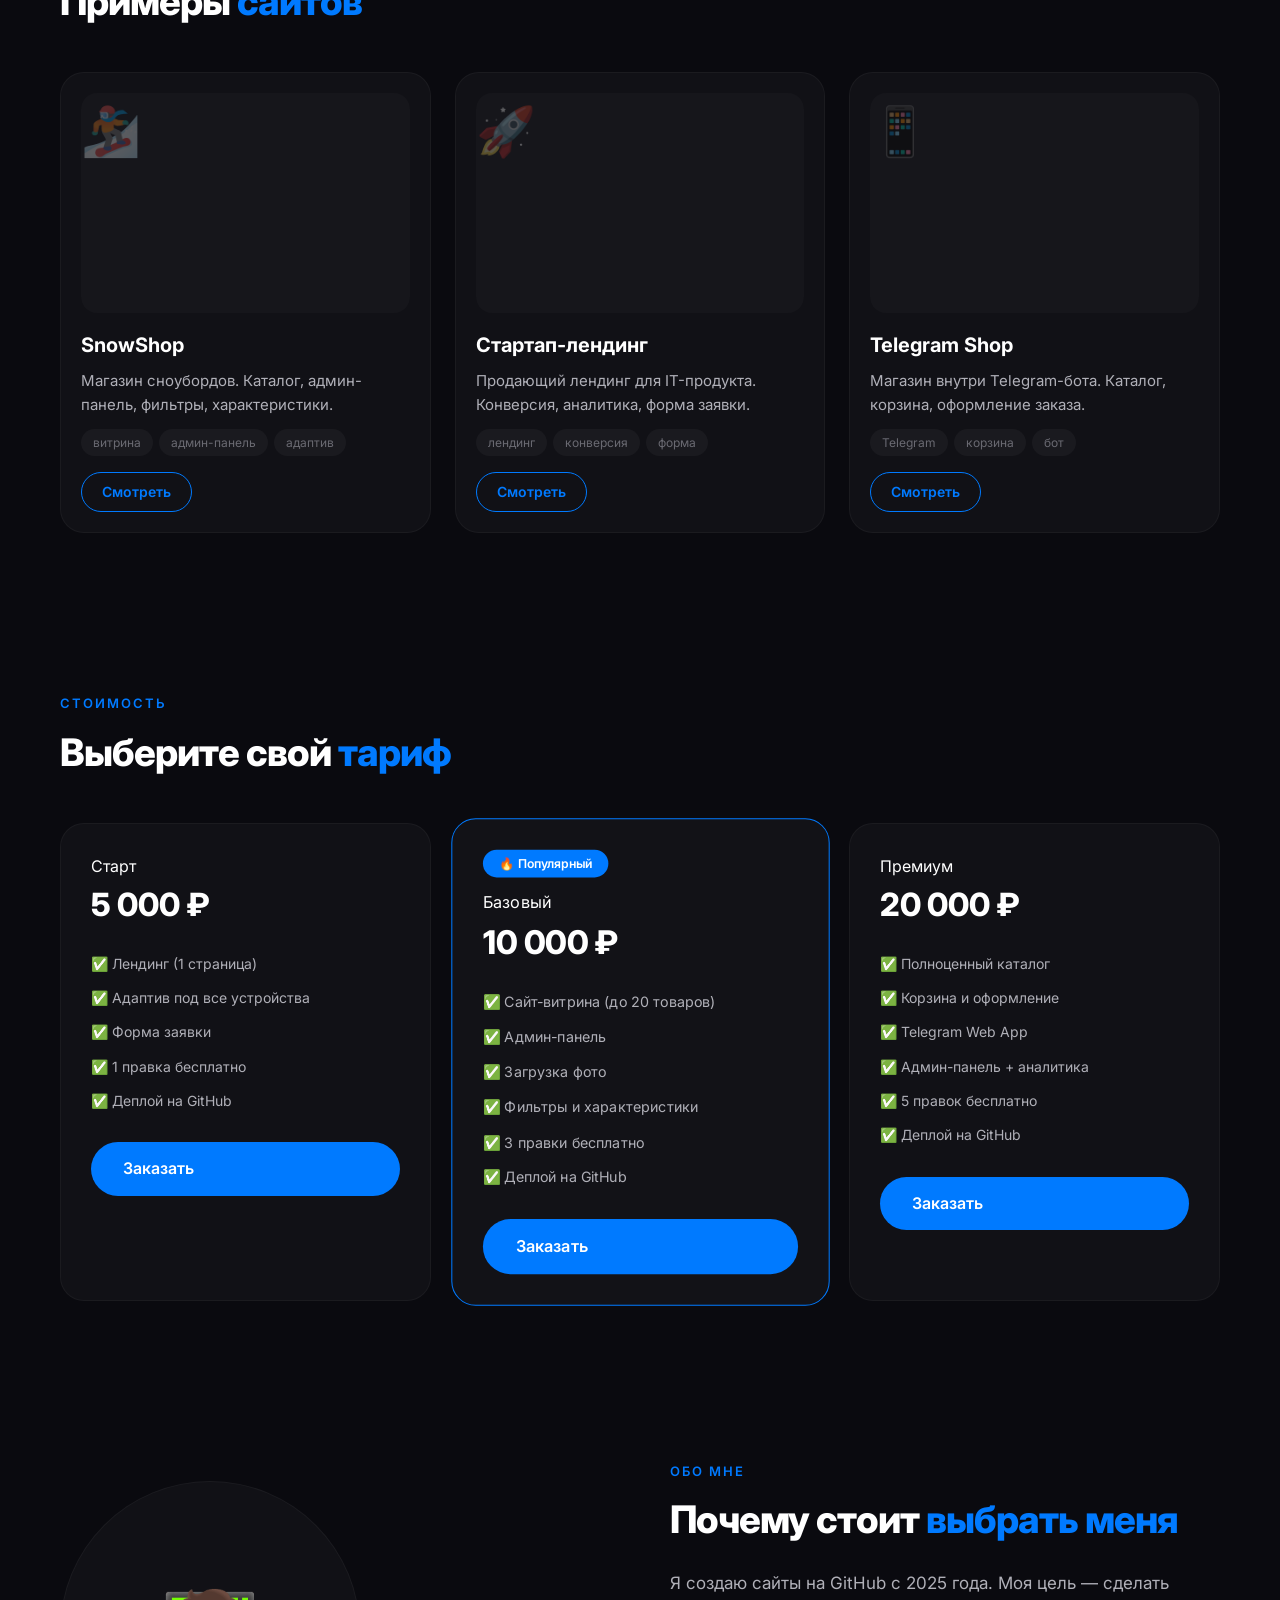
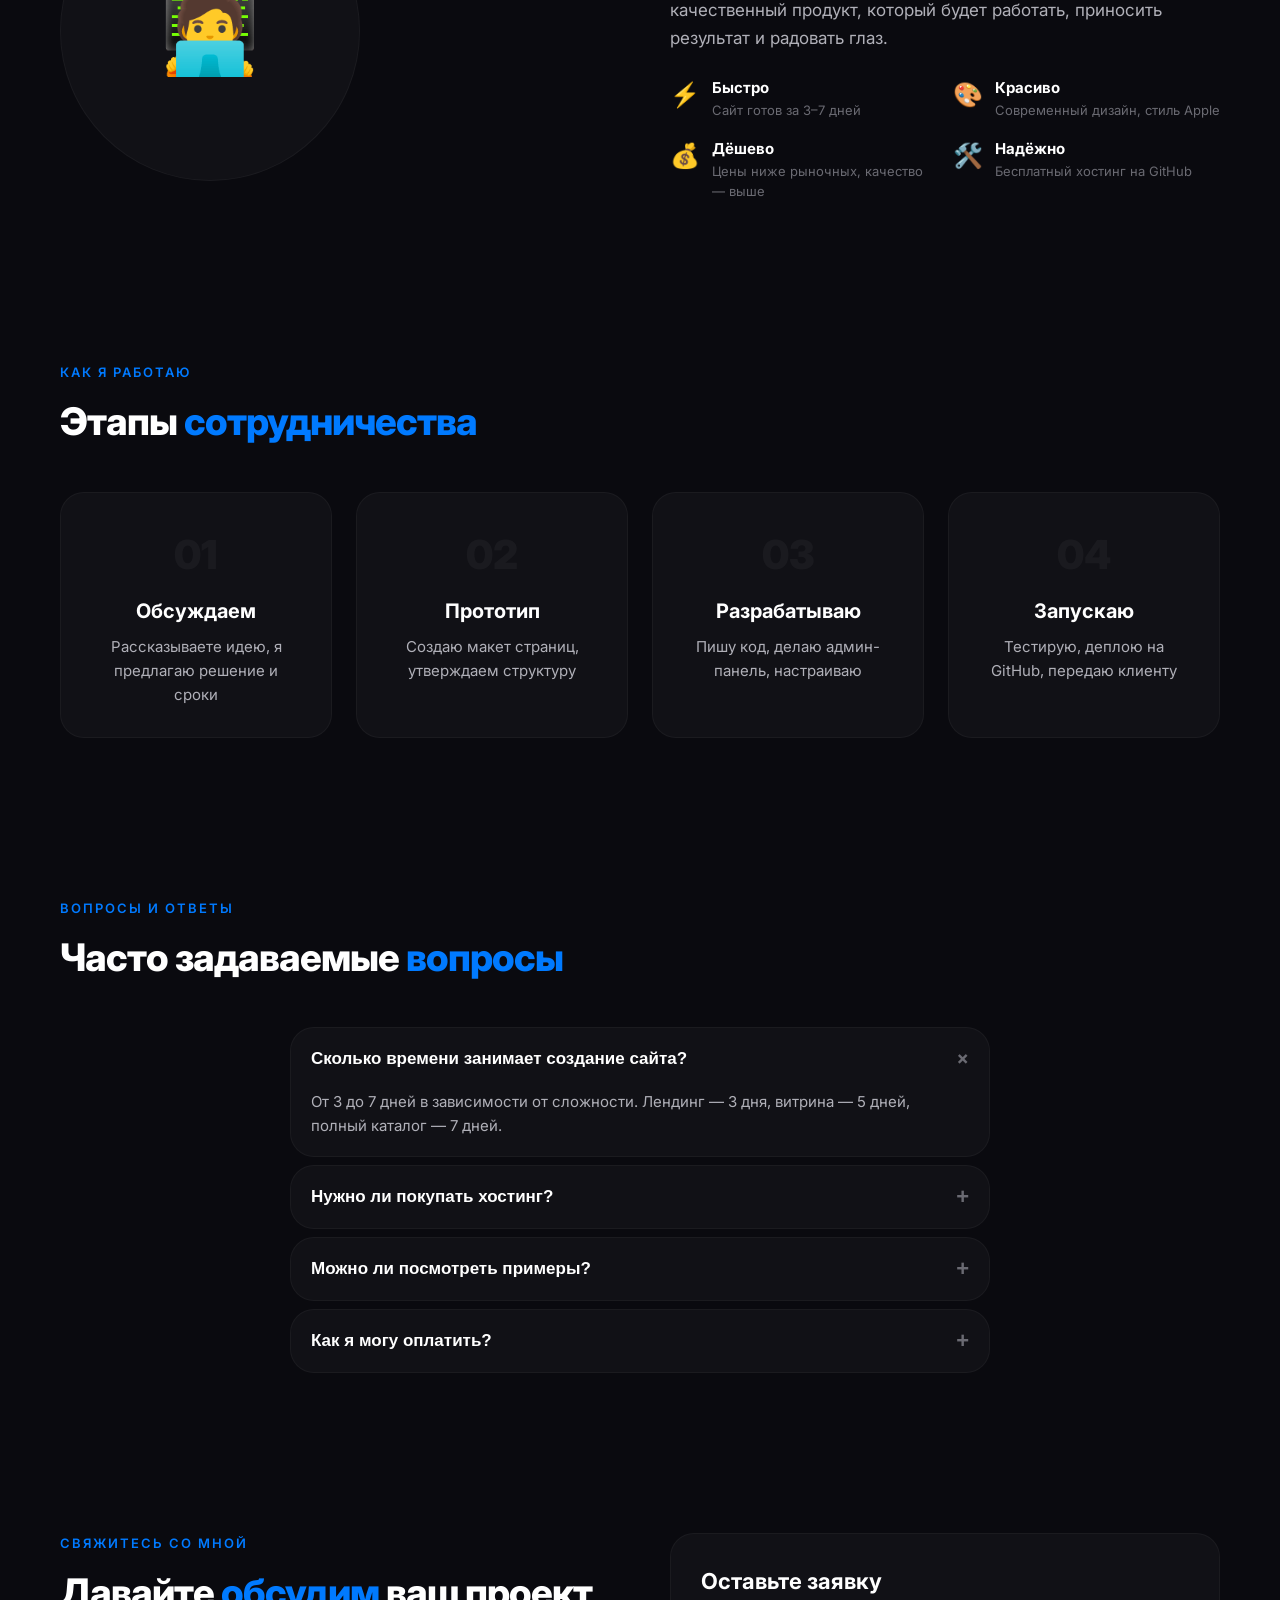
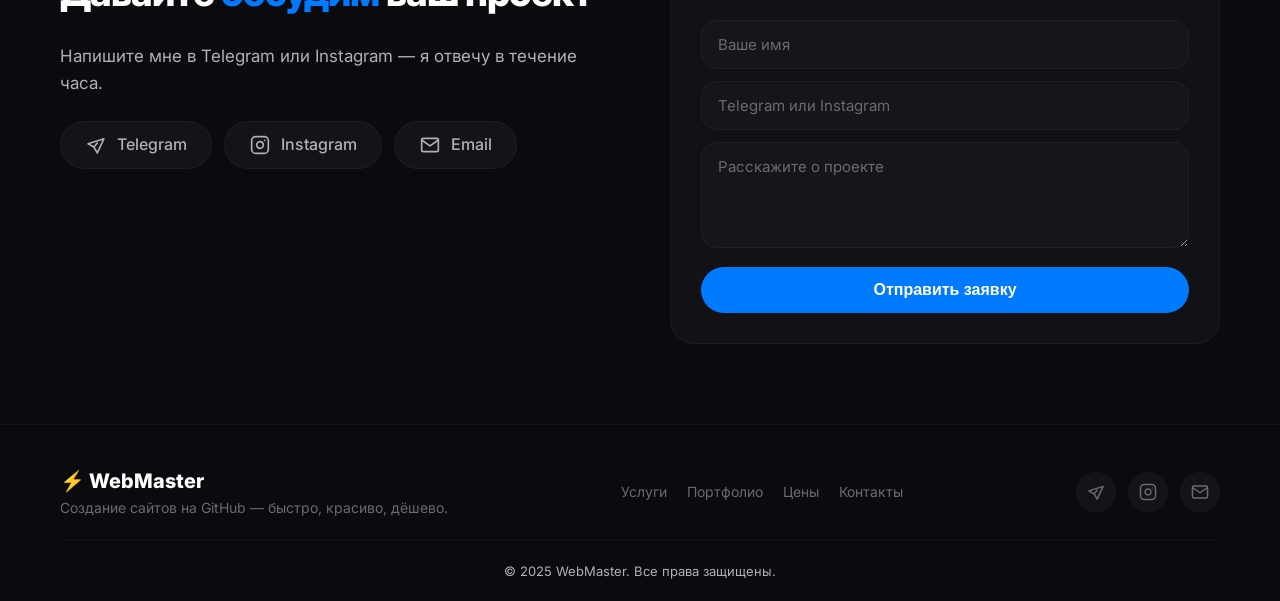
==== commit 237cb3ef: "Update index.html" ====
--- a/index.html
+++ b/index.html
@@ -30,14 +30,67 @@
             overflow: hidden;
             border-radius: 16px;
             background: rgba(255,255,255,0.02);
+            position: relative;
+        }
+        .portfolio-carousel .portfolio-image .carousel-slides {
+            display: flex;
+            height: 100%;
+            transition: transform 0.5s ease;
+        }
+        .portfolio-carousel .portfolio-image .carousel-slide {
+            min-width: 100%;
+            height: 100%;
             display: flex;
             align-items: center;
             justify-content: center;
         }
-        .portfolio-carousel .portfolio-image img {
+        .portfolio-carousel .portfolio-image .carousel-slide img {
             width: 100%;
             height: 100%;
             object-fit: cover;
+        }
+        .portfolio-carousel .portfolio-image .carousel-btn {
+            position: absolute;
+            top: 50%;
+            transform: translateY(-50%);
+            background: rgba(0,0,0,0.5);
+            color: #fff;
+            border: none;
+            border-radius: 50%;
+            width: 32px;
+            height: 32px;
+            font-size: 18px;
+            cursor: pointer;
+            z-index: 2;
+            display: flex;
+            align-items: center;
+            justify-content: center;
+            transition: 0.3s;
+        }
+        .portfolio-carousel .portfolio-image .carousel-btn:hover {
+            background: rgba(0,0,0,0.7);
+        }
+        .portfolio-carousel .portfolio-image .carousel-btn.prev { left: 8px; }
+        .portfolio-carousel .portfolio-image .carousel-btn.next { right: 8px; }
+        .portfolio-carousel .portfolio-image .carousel-dots {
+            position: absolute;
+            bottom: 10px;
+            left: 50%;
+            transform: translateX(-50%);
+            display: flex;
+            gap: 6px;
+            z-index: 2;
+        }
+        .portfolio-carousel .portfolio-image .carousel-dots span {
+            width: 8px;
+            height: 8px;
+            border-radius: 50%;
+            background: rgba(255,255,255,0.3);
+            cursor: pointer;
+            transition: 0.3s;
+        }
+        .portfolio-carousel .portfolio-image .carousel-dots span.active {
+            background: #fff;
         }
         .portfolio-carousel .portfolio-image .no-image {
             font-size: 48px;
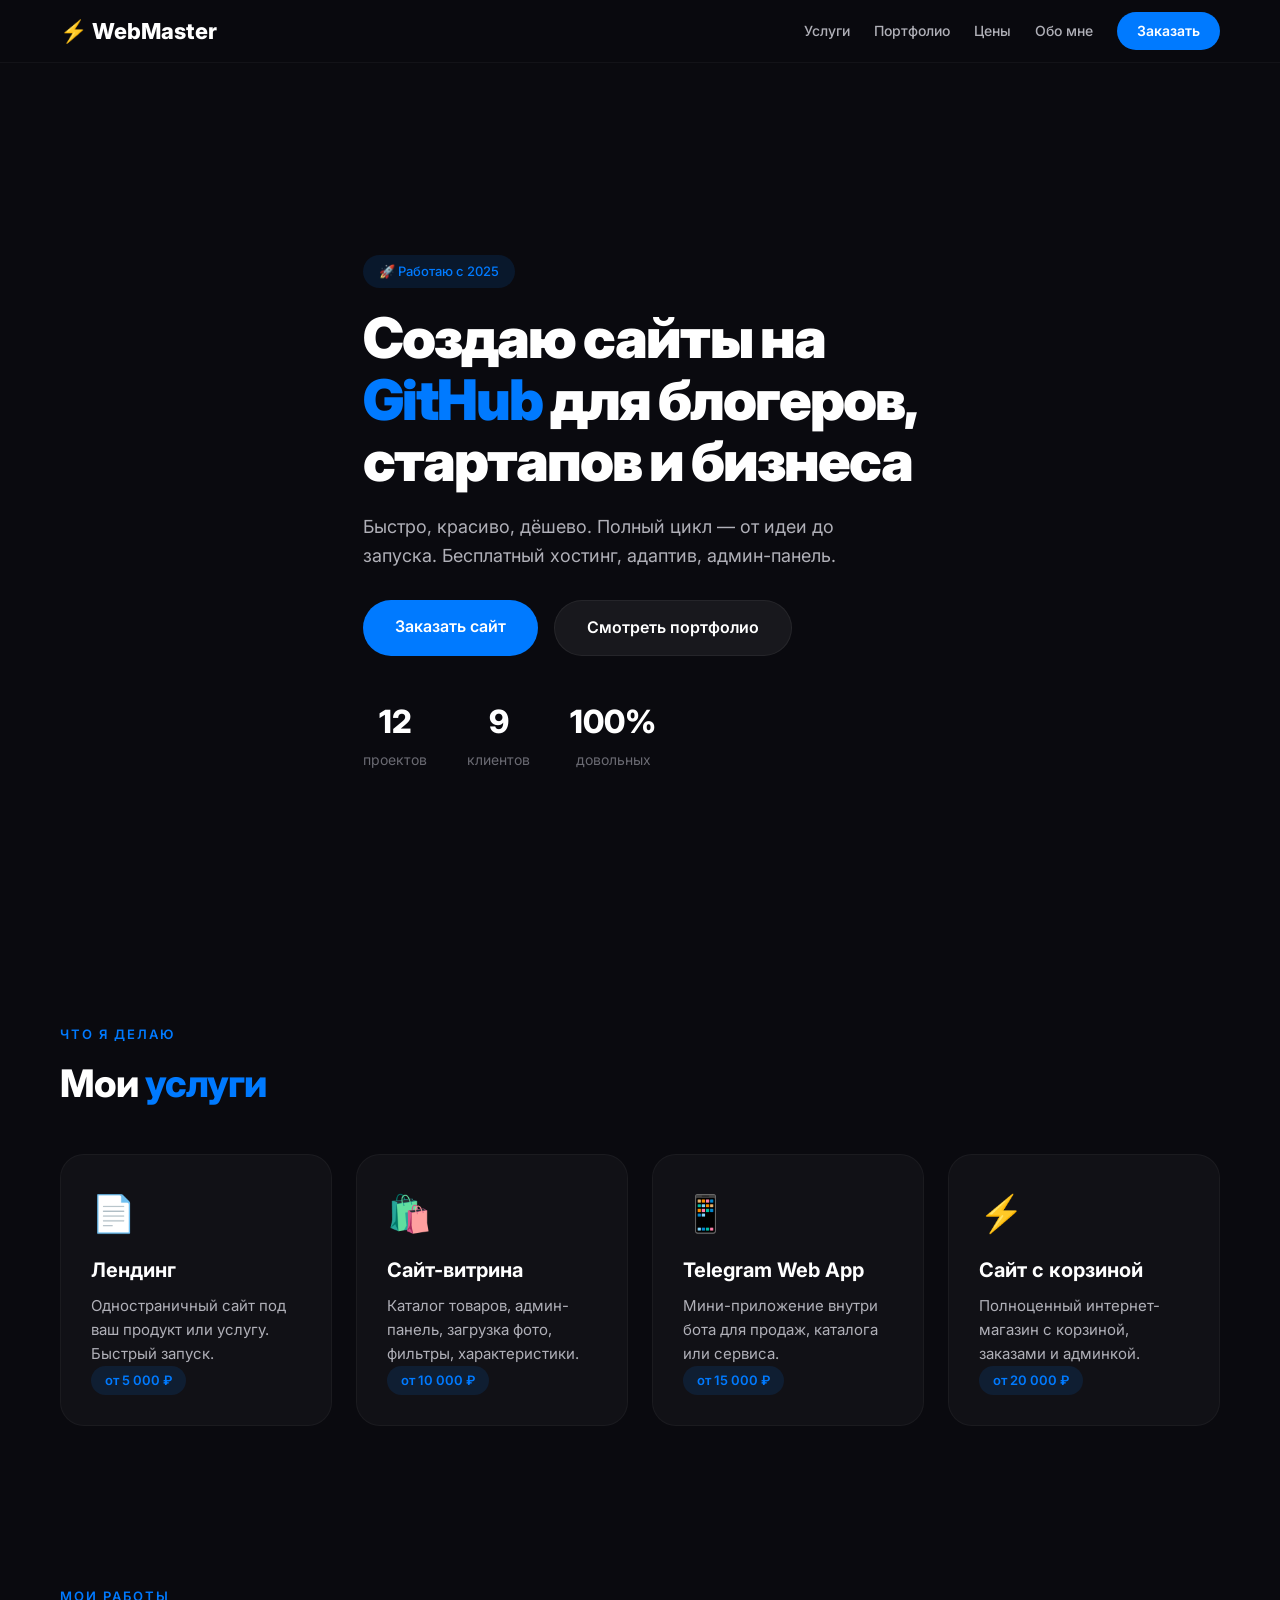
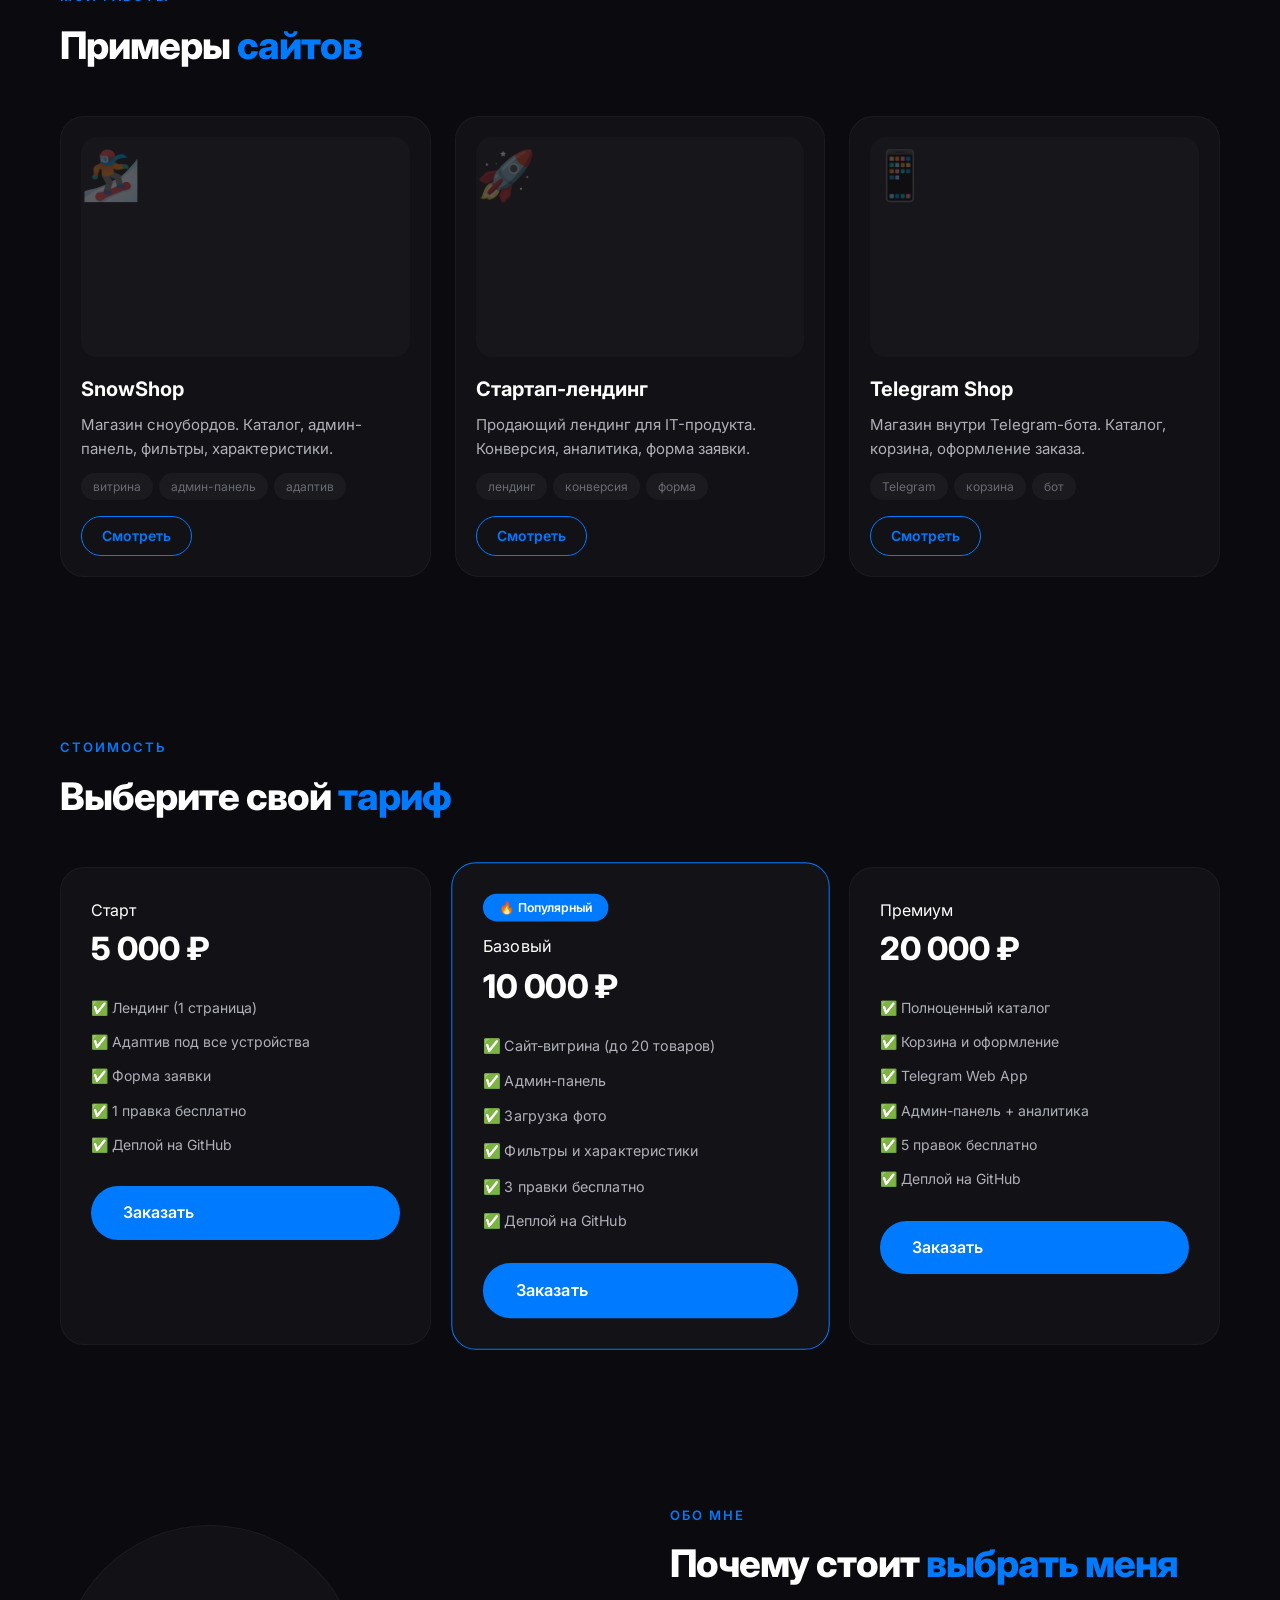
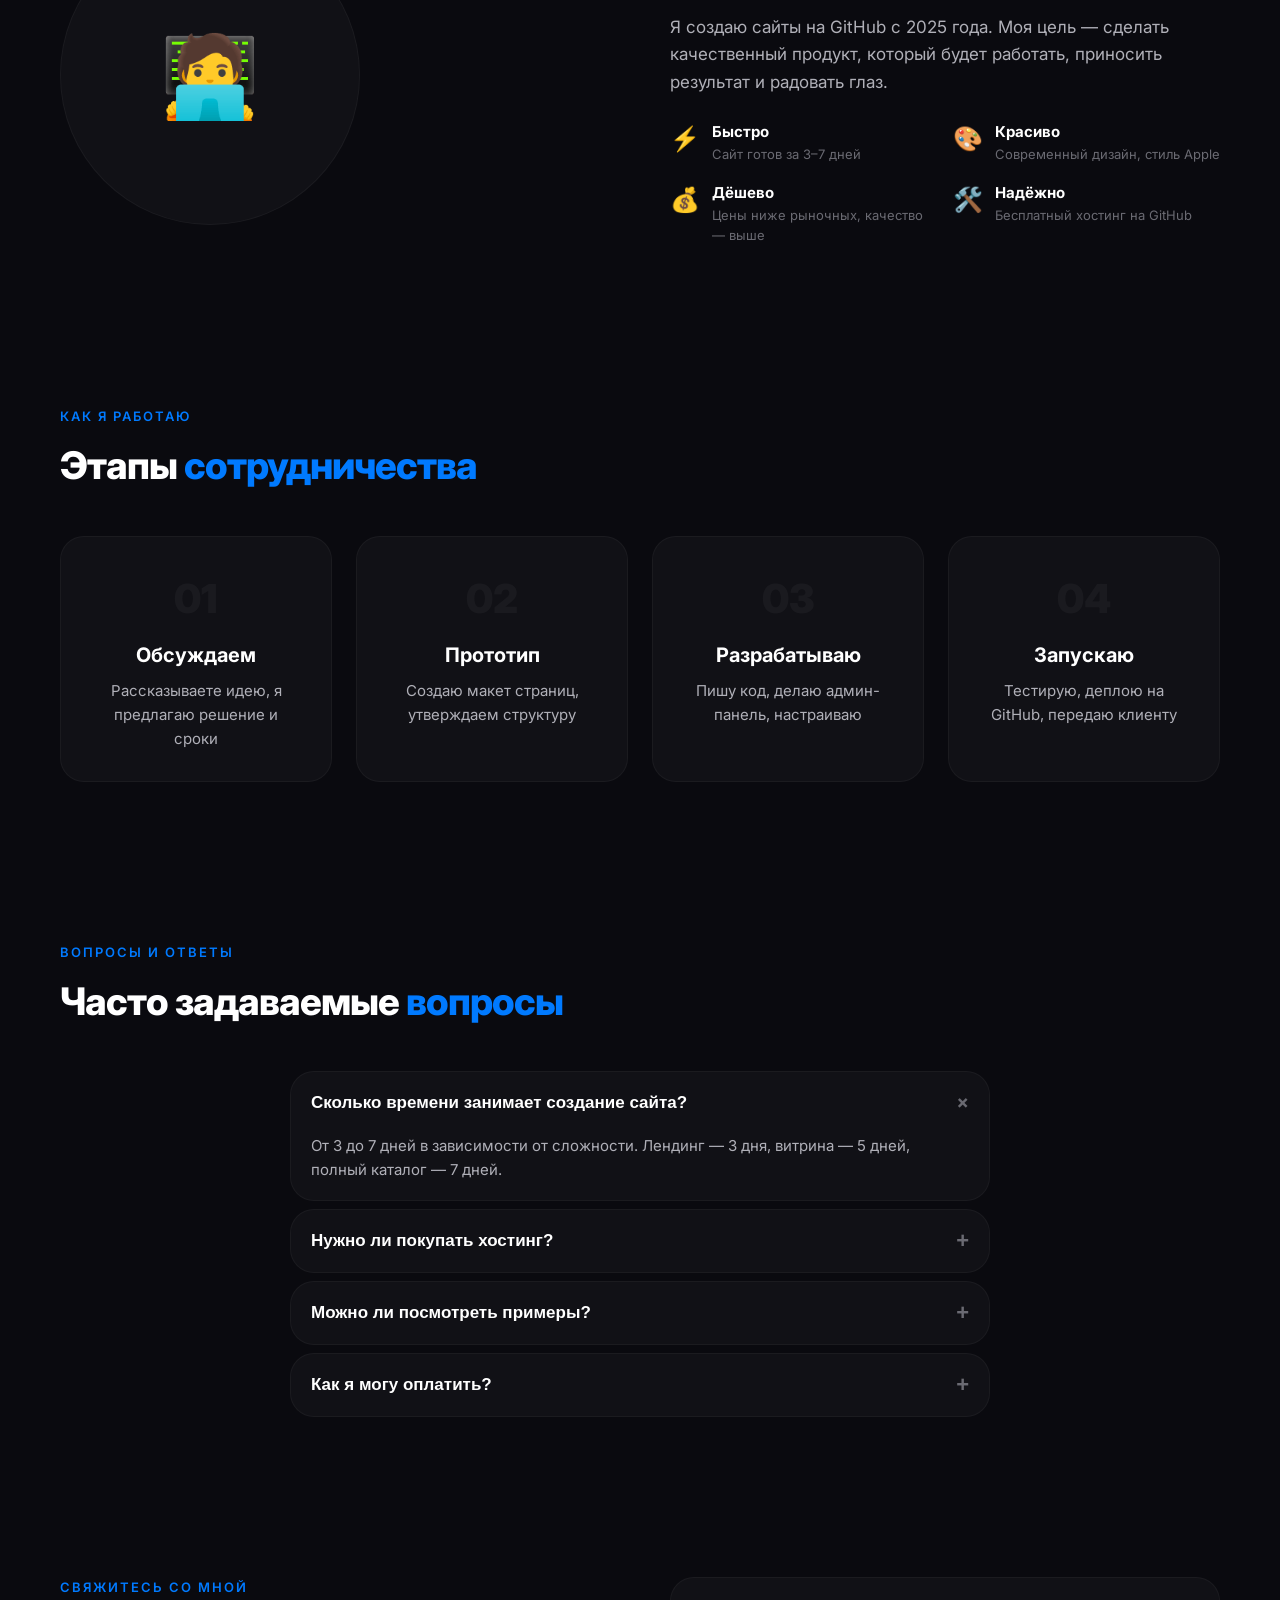
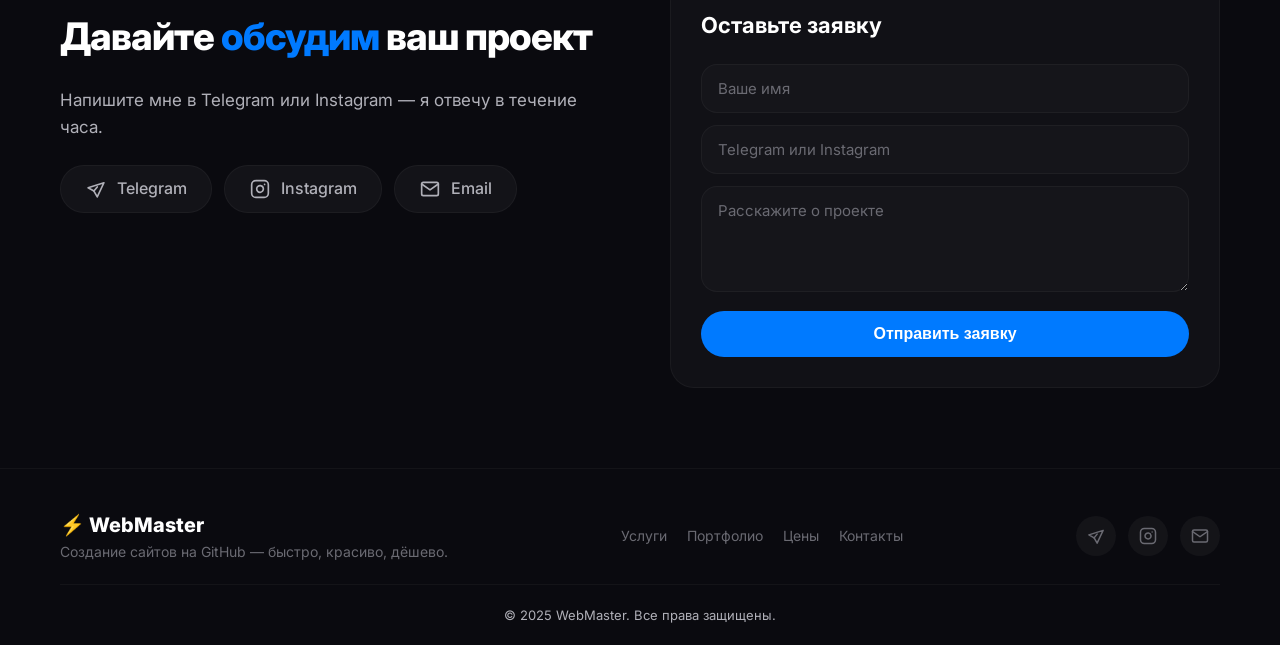
==== commit 30764d23: "Update index.html" ====
--- a/index.html
+++ b/index.html
@@ -4,6 +4,12 @@
     <meta charset="UTF-8">
     <meta name="viewport" content="width=device-width, initial-scale=1.0, viewport-fit=cover">
     <title>WebMaster — создание сайтов на GitHub</title>
+    
+    <!-- ОТКЛЮЧАЕМ КЕШИРОВАНИЕ -->
+    <meta http-equiv="Cache-Control" content="no-cache, no-store, must-revalidate">
+    <meta http-equiv="Pragma" content="no-cache">
+    <meta http-equiv="Expires" content="0">
+    
     <link href="https://fonts.googleapis.com/css2?family=Inter:wght@400;500;600;700;800;900&display=swap" rel="stylesheet">
     <link rel="stylesheet" href="style.css">
     <style>
@@ -31,6 +37,7 @@
             border-radius: 16px;
             background: rgba(255,255,255,0.02);
             position: relative;
+            cursor: pointer;
         }
         .portfolio-carousel .portfolio-image .carousel-slides {
             display: flex;
@@ -143,10 +150,119 @@
                 height: 180px;
             }
         }
+
+        /* ===== ФОТО МОДАЛЬНОЕ ОКНО ===== */
+        .photo-modal {
+            display: none;
+            position: fixed;
+            top: 0;
+            left: 0;
+            width: 100%;
+            height: 100%;
+            z-index: 9999;
+            background: rgba(0,0,0,0.85);
+            backdrop-filter: blur(20px);
+            justify-content: center;
+            align-items: center;
+        }
+        .photo-modal.active {
+            display: flex;
+        }
+        .photo-modal-content {
+            position: relative;
+            max-width: 90%;
+            max-height: 90vh;
+            display: flex;
+            flex-direction: column;
+            align-items: center;
+        }
+        .photo-modal-content img {
+            max-width: 100%;
+            max-height: 85vh;
+            object-fit: contain;
+            border-radius: 16px;
+            box-shadow: 0 20px 60px rgba(0,0,0,0.5);
+        }
+        .photo-modal-close {
+            position: absolute;
+            top: -40px;
+            right: 0;
+            background: none;
+            border: none;
+            color: #fff;
+            font-size: 28px;
+            cursor: pointer;
+            opacity: 0.6;
+            transition: 0.3s;
+        }
+        .photo-modal-close:hover {
+            opacity: 1;
+        }
+        .photo-modal-nav {
+            display: flex;
+            align-items: center;
+            gap: 20px;
+            margin-top: 16px;
+            background: rgba(0,0,0,0.4);
+            padding: 8px 20px;
+            border-radius: 30px;
+            backdrop-filter: blur(10px);
+        }
+        .photo-nav-btn {
+            background: rgba(255,255,255,0.1);
+            border: none;
+            color: #fff;
+            width: 36px;
+            height: 36px;
+            border-radius: 50%;
+            font-size: 20px;
+            cursor: pointer;
+            transition: 0.3s;
+            display: flex;
+            align-items: center;
+            justify-content: center;
+        }
+        .photo-nav-btn:hover {
+            background: rgba(255,255,255,0.2);
+        }
+        .photo-modal-nav .counter {
+            color: rgba(255,255,255,0.5);
+            font-size: 14px;
+            min-width: 50px;
+            text-align: center;
+        }
+
+        /* ===== TELEGRAM WEB APP ===== */
+        .tg-main {
+            padding-top: 44px;
+        }
+        @supports (padding: max(0px)) {
+            .tg-main {
+                padding-top: max(44px, env(safe-area-inset-top));
+            }
+        }
     </style>
 </head>
 <body>
-    <div class="main-content">
+    <!-- ===== TELEGRAM WEB APP ===== -->
+    <script src="https://telegram.org/js/telegram-web-app.js"></script>
+    <script>
+        try {
+            var tg = window.Telegram.WebApp;
+            if (tg) {
+                tg.expand();
+                tg.ready();
+                console.log('✅ Telegram Web App запущен');
+                console.log('👤 Пользователь:', tg.initDataUnsafe?.user?.username || 'не авторизован');
+            } else {
+                console.log('ℹ️ Сайт открыт вне Telegram');
+            }
+        } catch (e) {
+            console.log('ℹ️ Сайт открыт вне Telegram');
+        }
+    </script>
+
+    <div class="main-content tg-main">
         <nav class="navbar">
             <div class="nav-container">
                 <a href="#" class="nav-logo">⚡ WebMaster</a>
@@ -284,6 +400,19 @@
         </footer>
     </div>
 
+    <!-- ===== МОДАЛЬНОЕ ОКНО ДЛЯ ПРОСМОТРА ФОТО ===== -->
+    <div class="photo-modal" id="photoModal" onclick="closePhotoModal()">
+        <div class="photo-modal-content" onclick="event.stopPropagation()">
+            <button class="photo-modal-close" onclick="closePhotoModal()">✕</button>
+            <img id="photoModalImg" src="" alt="Фото">
+            <div class="photo-modal-nav">
+                <button class="photo-nav-btn prev" onclick="event.stopPropagation();changePhoto(-1)">‹</button>
+                <span class="counter" id="photoModalCounter">1 / 1</span>
+                <button class="photo-nav-btn next" onclick="event.stopPropagation();changePhoto(1)">›</button>
+            </div>
+        </div>
+    </div>
+
     <script src="script.js"></script>
 </body>
 </html>
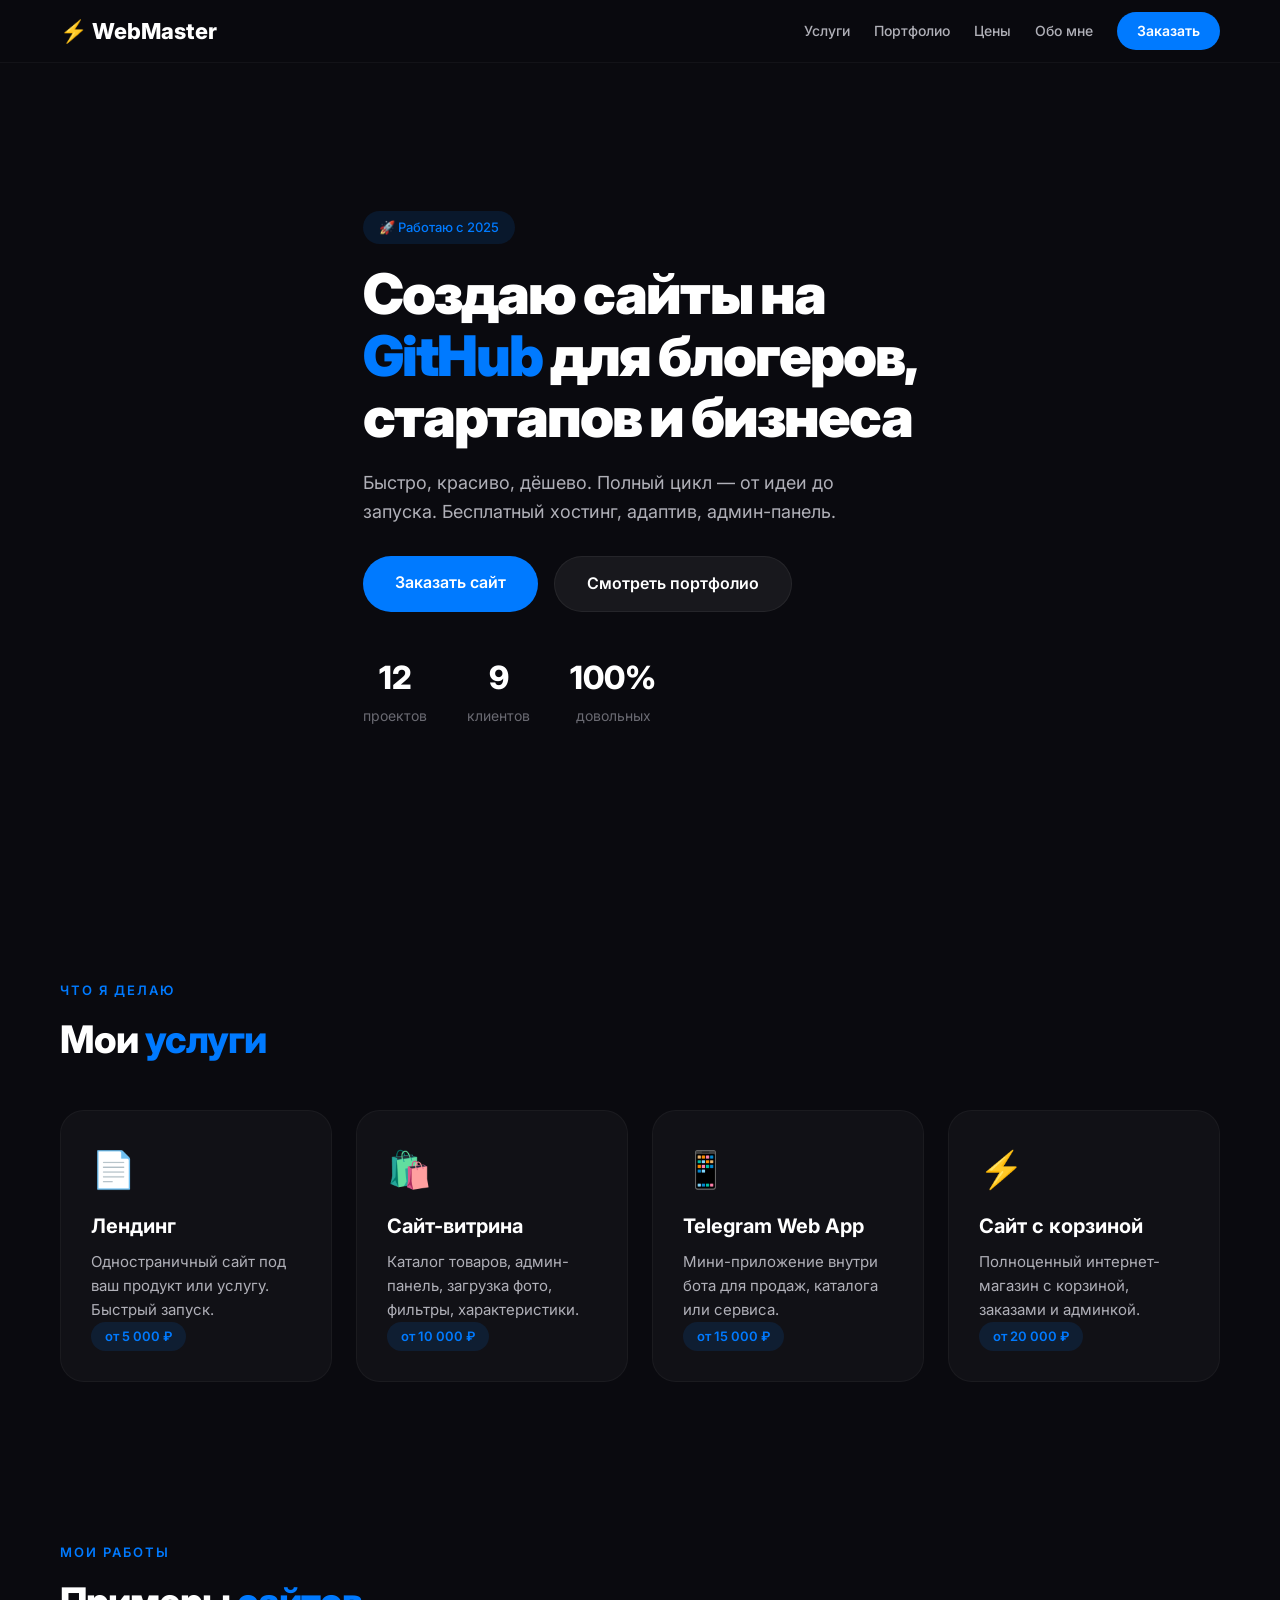
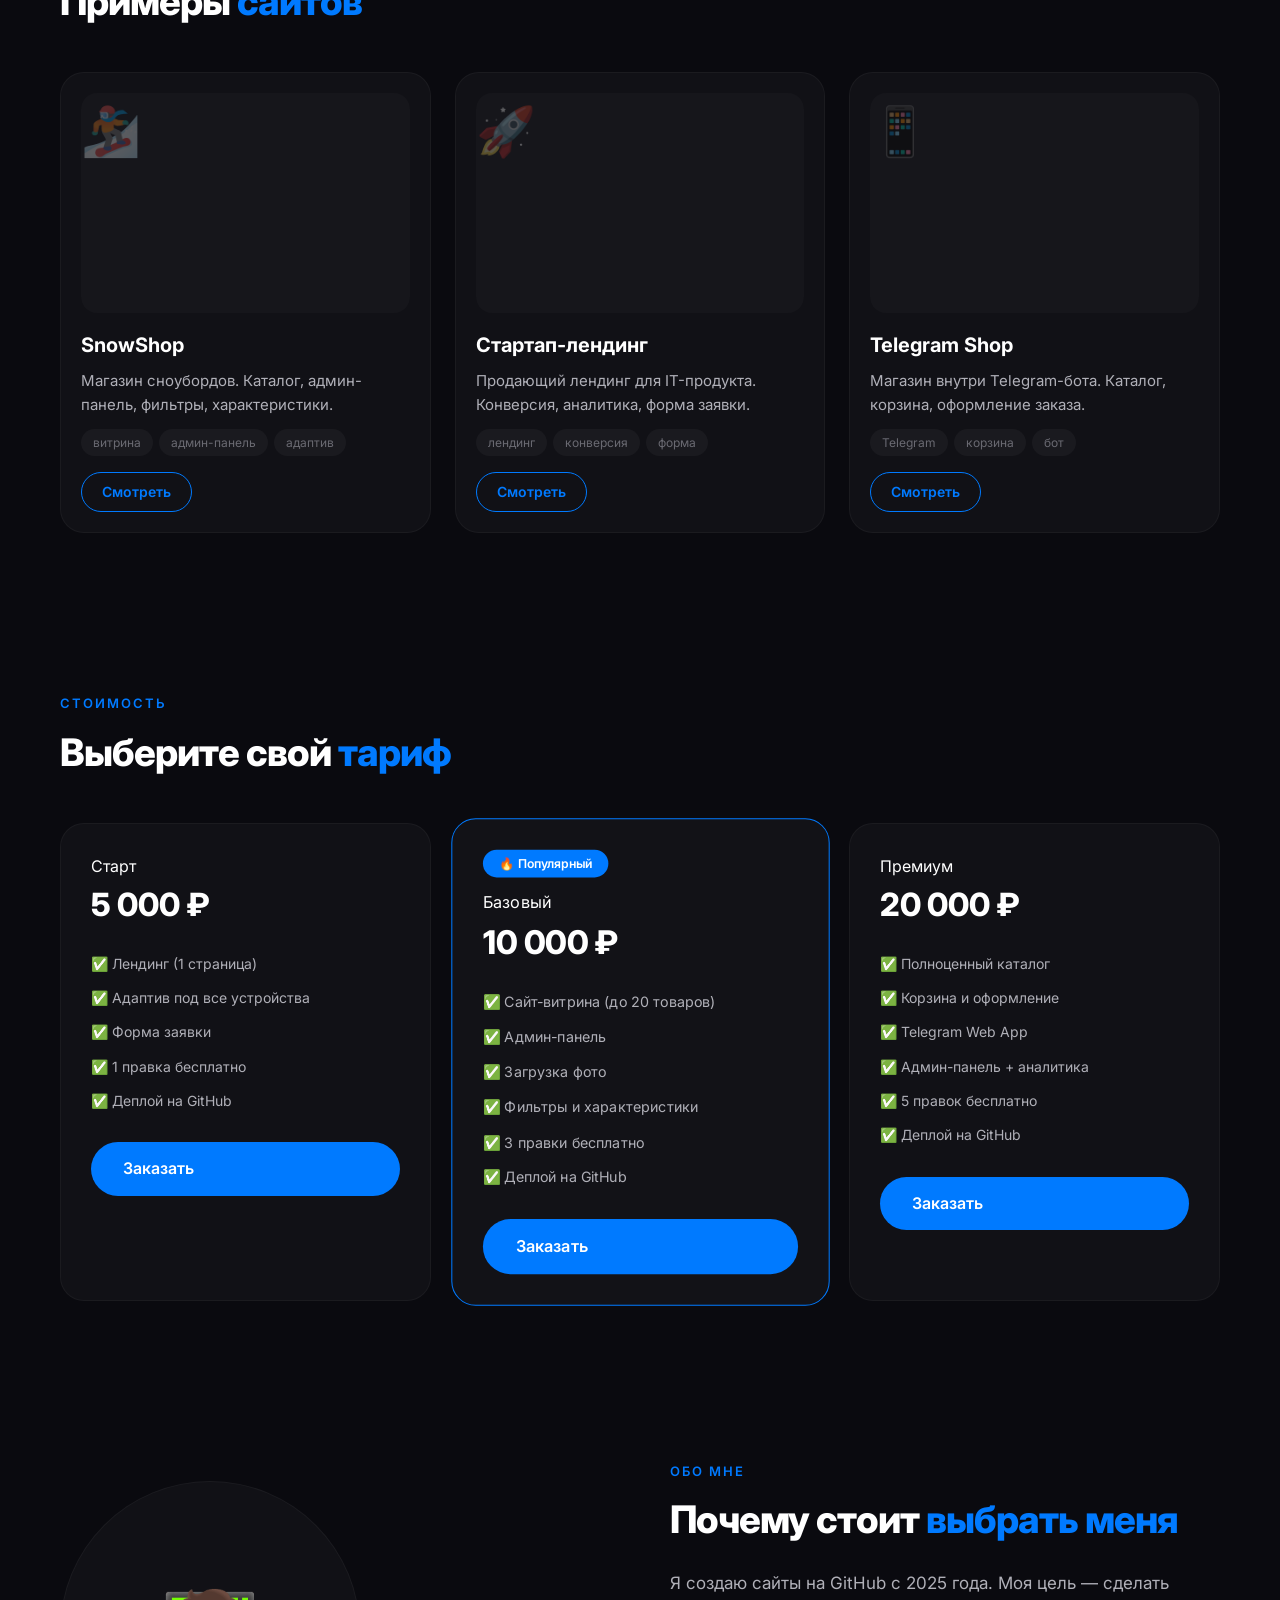
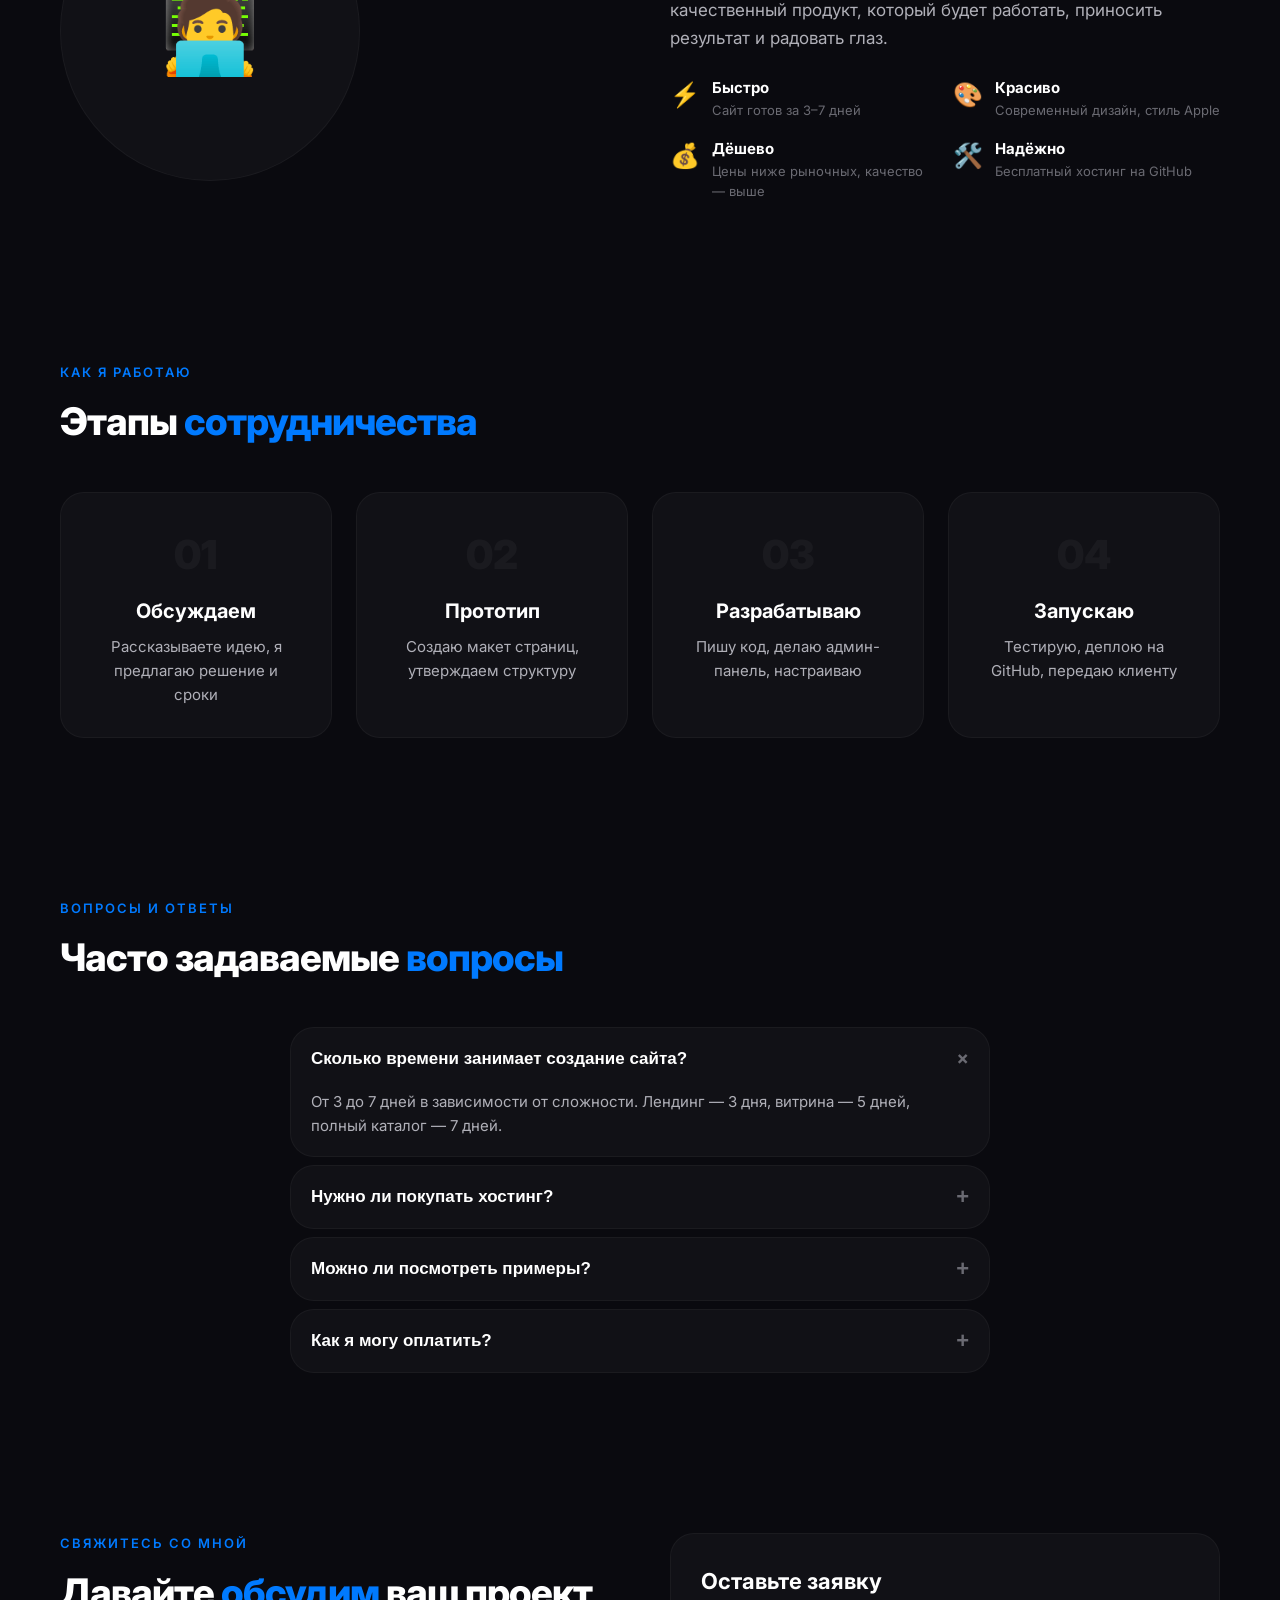
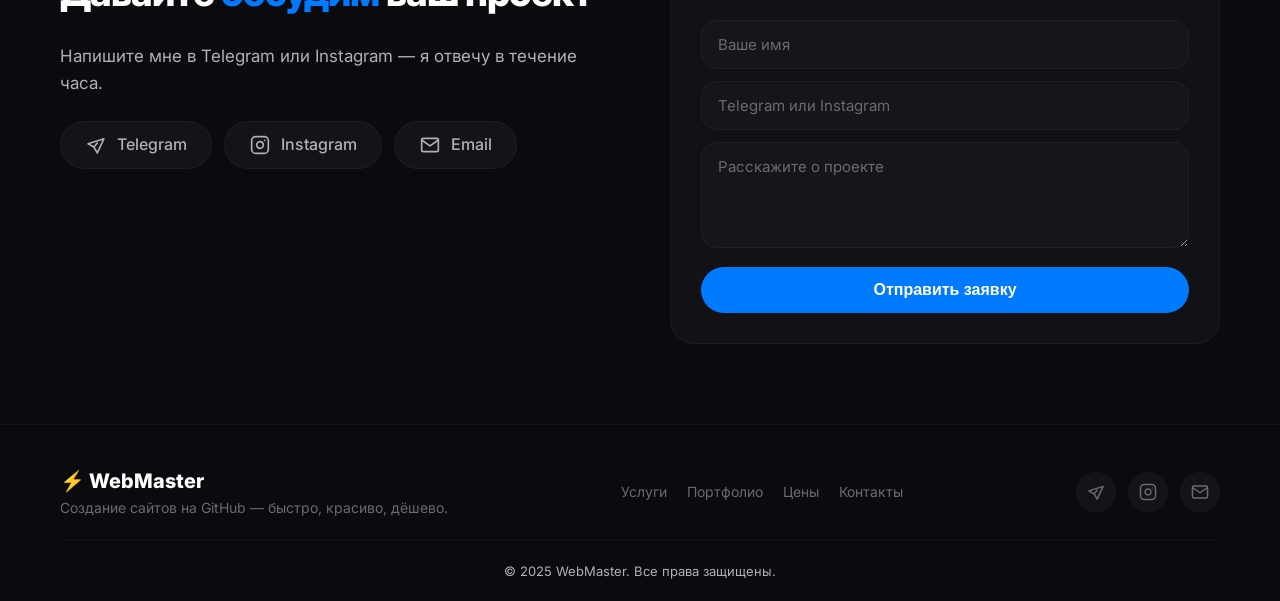
==== commit 1941a603: "Remove Telegram Web App integration from index.html Removed Telegram Web App related code and styles" ====
--- a/index.html
+++ b/index.html
@@ -231,38 +231,10 @@
             min-width: 50px;
             text-align: center;
         }
-
-        /* ===== TELEGRAM WEB APP ===== */
-        .tg-main {
-            padding-top: 44px;
-        }
-        @supports (padding: max(0px)) {
-            .tg-main {
-                padding-top: max(44px, env(safe-area-inset-top));
-            }
-        }
     </style>
 </head>
 <body>
-    <!-- ===== TELEGRAM WEB APP ===== -->
-    <script src="https://telegram.org/js/telegram-web-app.js"></script>
-    <script>
-        try {
-            var tg = window.Telegram.WebApp;
-            if (tg) {
-                tg.expand();
-                tg.ready();
-                console.log('✅ Telegram Web App запущен');
-                console.log('👤 Пользователь:', tg.initDataUnsafe?.user?.username || 'не авторизован');
-            } else {
-                console.log('ℹ️ Сайт открыт вне Telegram');
-            }
-        } catch (e) {
-            console.log('ℹ️ Сайт открыт вне Telegram');
-        }
-    </script>
-
-    <div class="main-content tg-main">
+    <div class="main-content">
         <nav class="navbar">
             <div class="nav-container">
                 <a href="#" class="nav-logo">⚡ WebMaster</a>
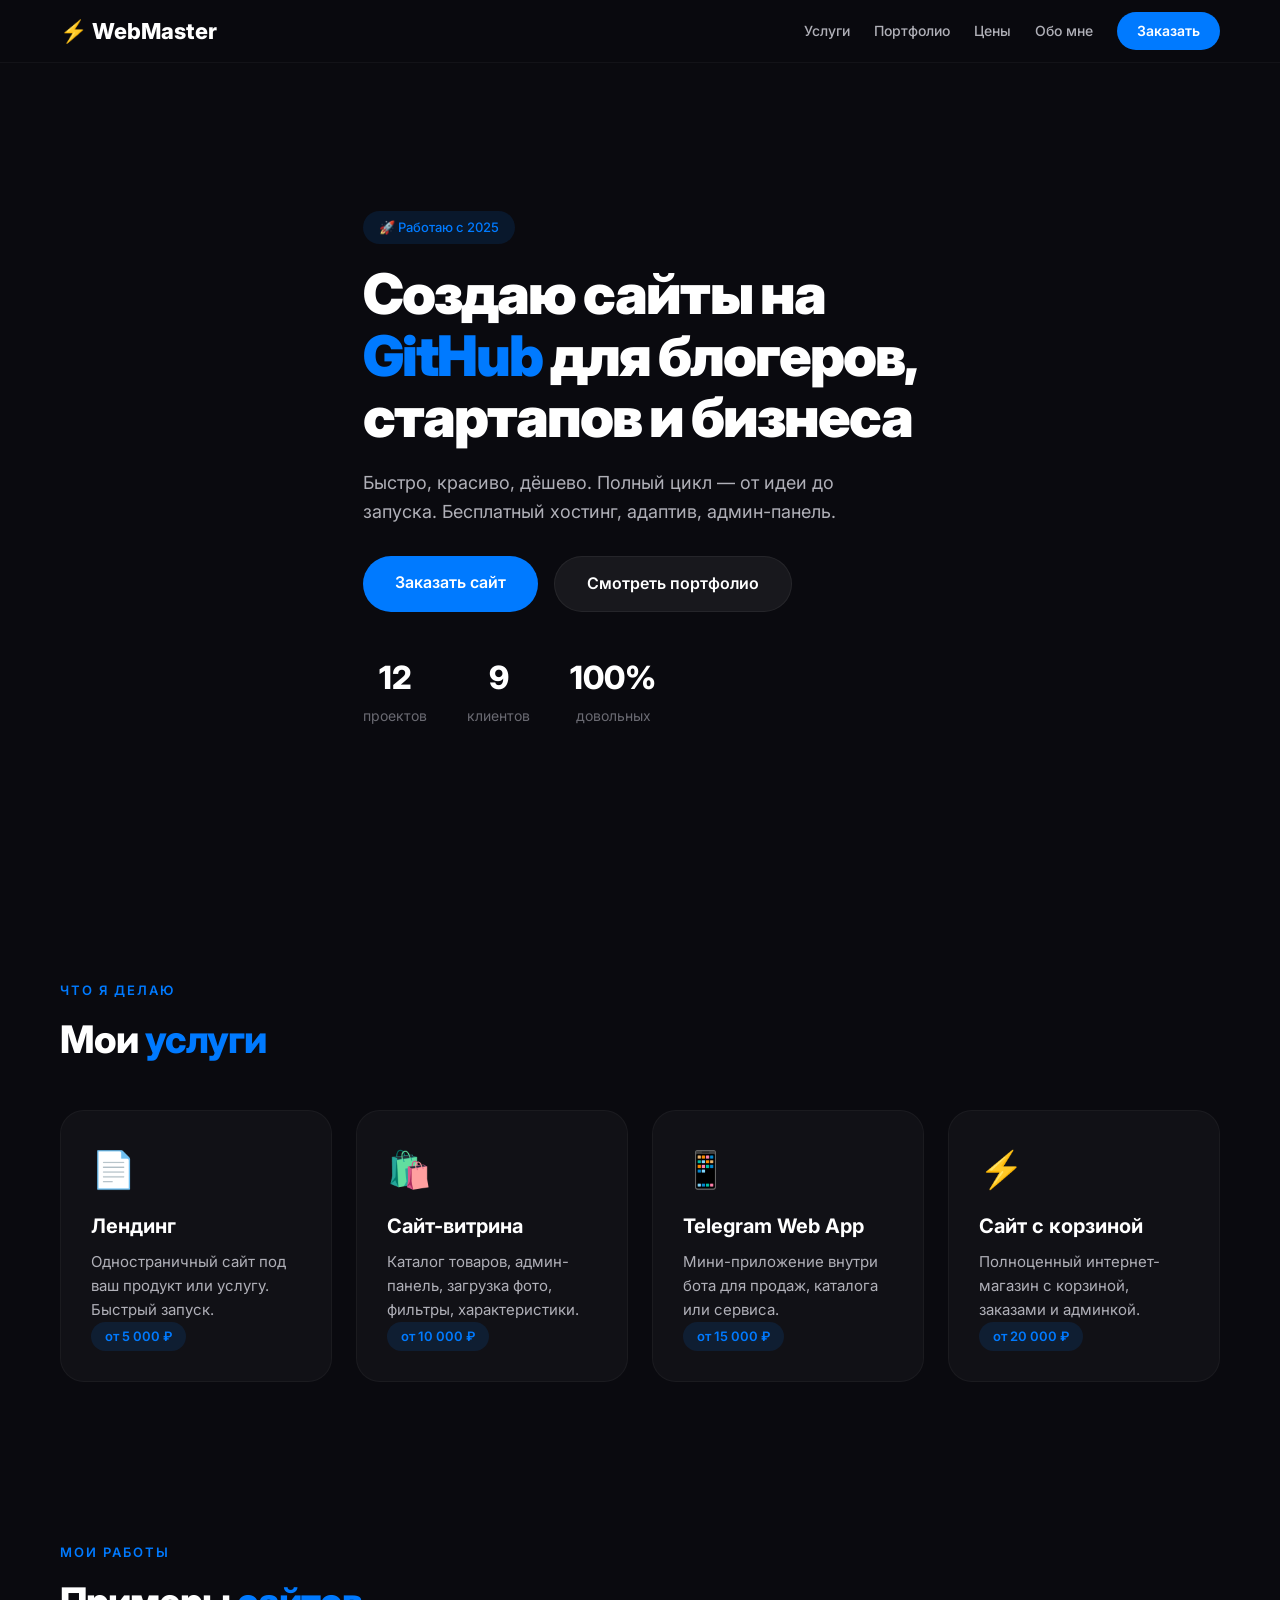
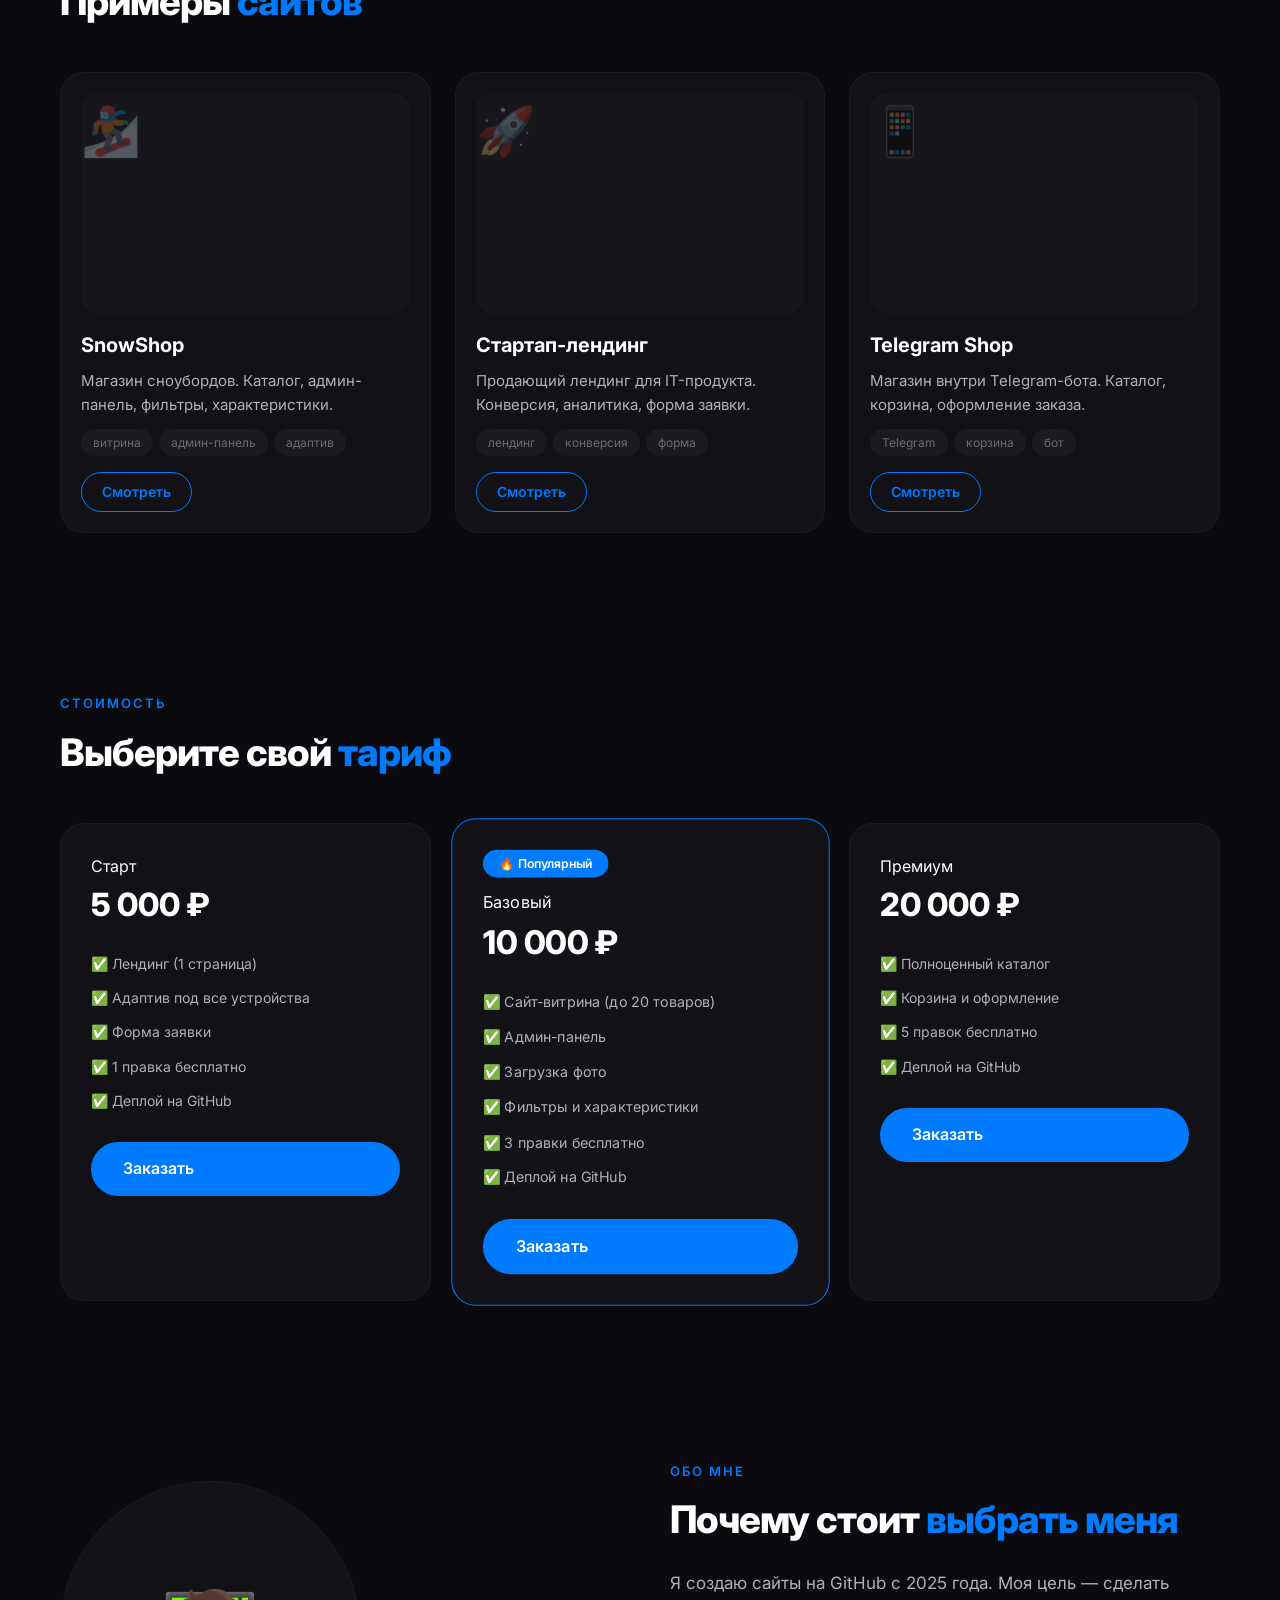
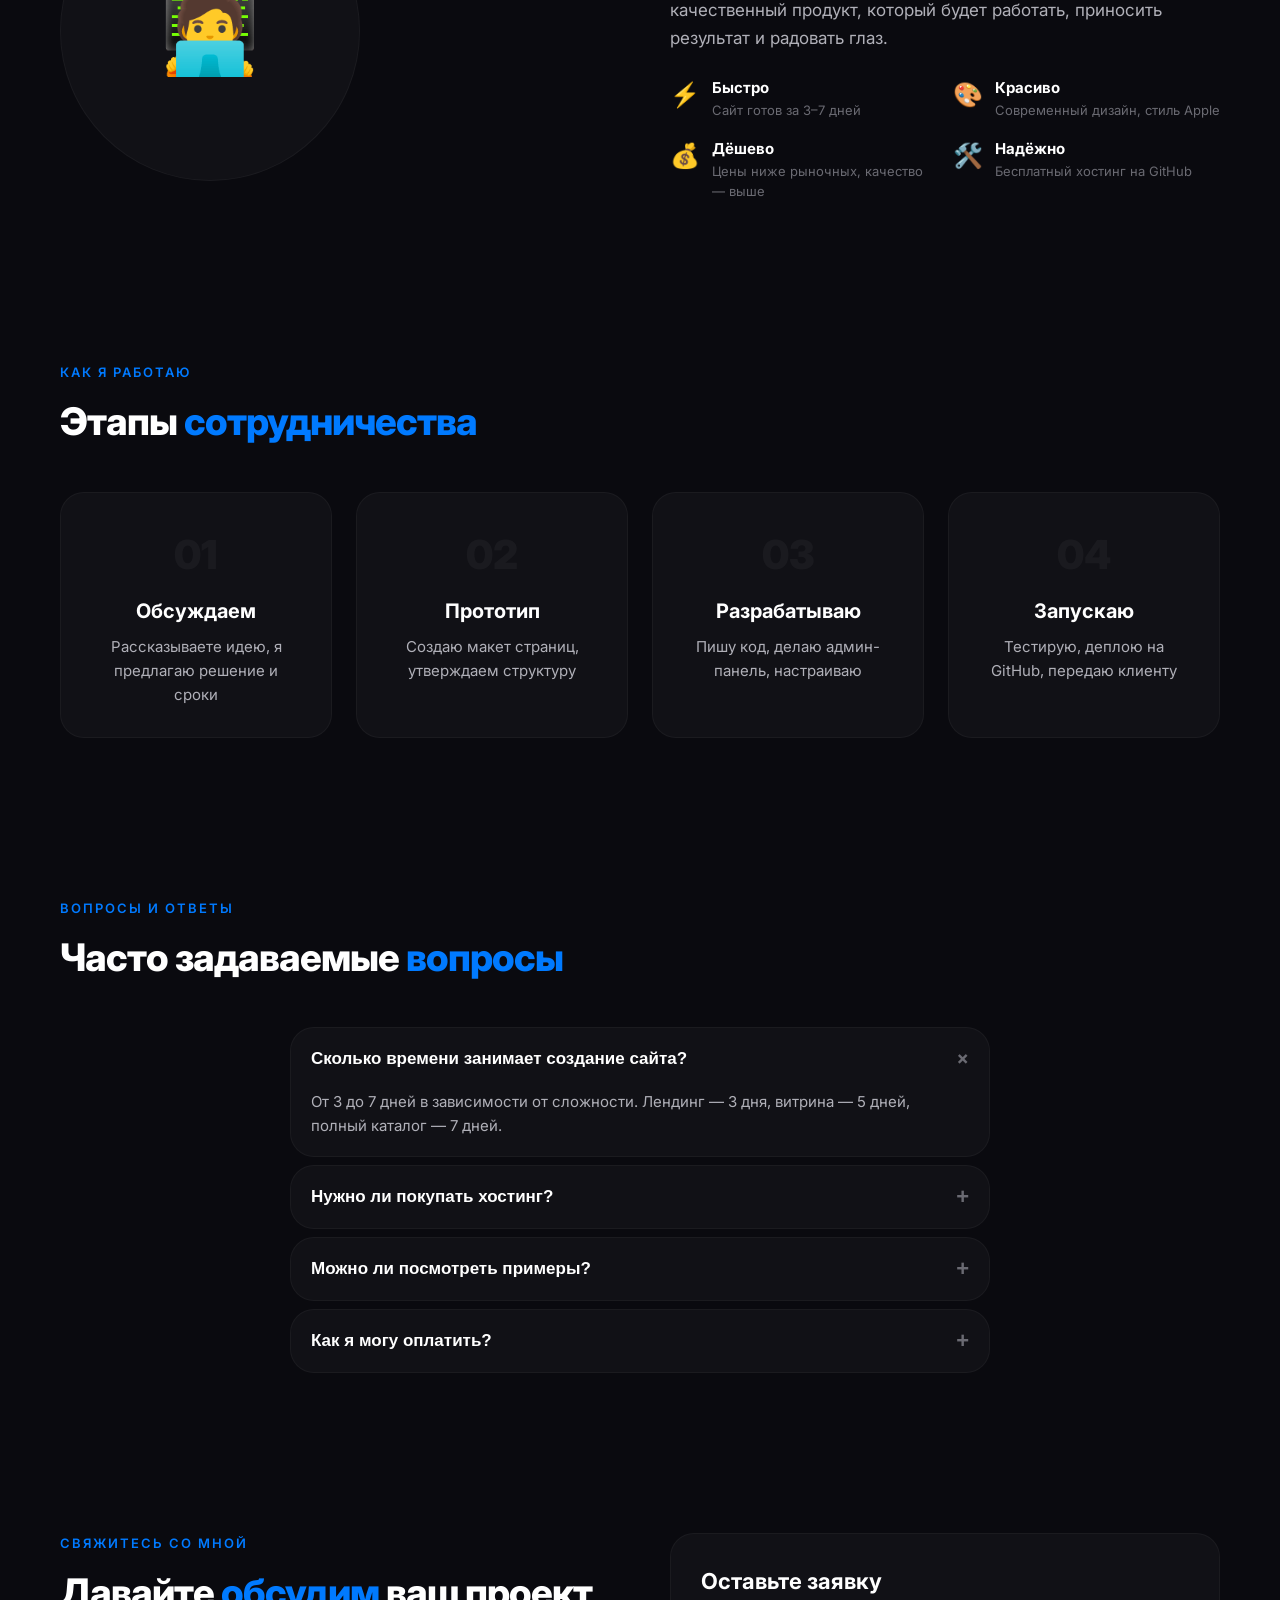
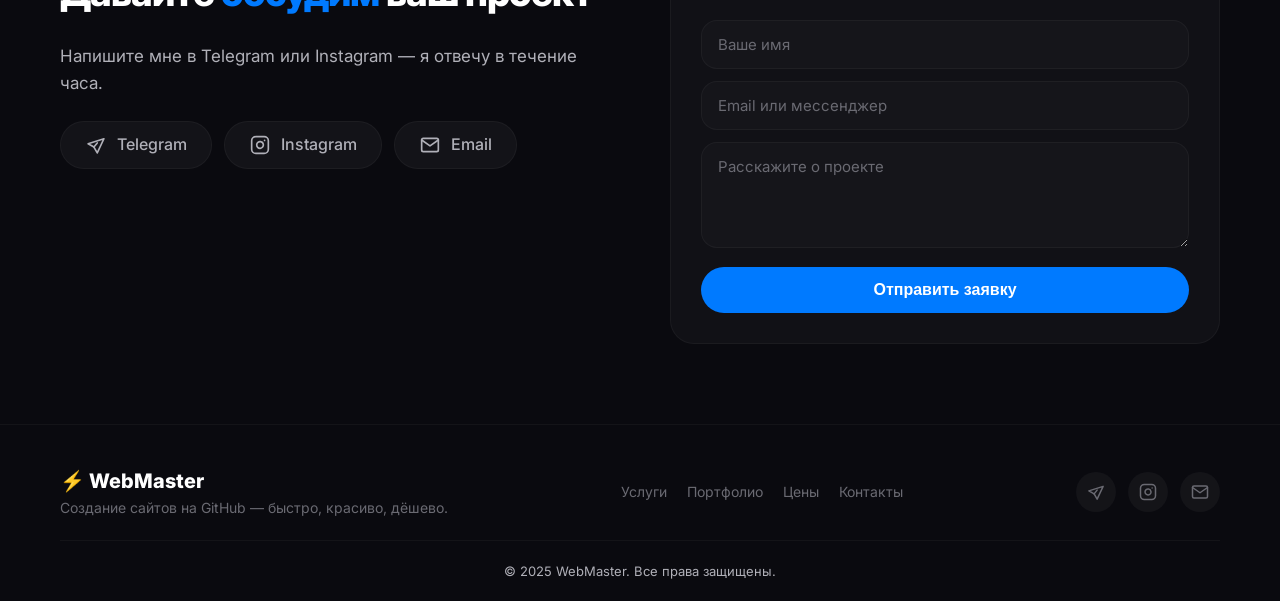
==== commit 427d41d4: "Update index.html" ====
--- a/index.html
+++ b/index.html
@@ -9,6 +9,8 @@
     <meta http-equiv="Cache-Control" content="no-cache, no-store, must-revalidate">
     <meta http-equiv="Pragma" content="no-cache">
     <meta http-equiv="Expires" content="0">
+    
+    <meta name="description" content="Создаю сайты на GitHub для блогеров, стартапов и бизнеса. Быстро, красиво, дёшево.">
     
     <link href="https://fonts.googleapis.com/css2?family=Inter:wght@400;500;600;700;800;900&display=swap" rel="stylesheet">
     <link rel="stylesheet" href="style.css">
@@ -235,6 +237,7 @@
 </head>
 <body>
     <div class="main-content">
+        <!-- ===== НАВИГАЦИЯ ===== -->
         <nav class="navbar">
             <div class="nav-container">
                 <a href="#" class="nav-logo">⚡ WebMaster</a>
@@ -253,6 +256,7 @@
             </div>
         </nav>
 
+        <!-- ===== HERO ===== -->
         <section class="hero" id="hero">
             <div class="container hero-content">
                 <div class="hero-badge">🚀 Работаю с 2025</div>
@@ -274,6 +278,7 @@
             </div>
         </section>
 
+        <!-- ===== УСЛУГИ ===== -->
         <section class="services" id="services">
             <div class="container">
                 <div class="section-label">Что я делаю</div>
@@ -282,6 +287,7 @@
             </div>
         </section>
 
+        <!-- ===== ПОРТФОЛИО ===== -->
         <section class="portfolio" id="portfolio">
             <div class="container">
                 <div class="section-label">Мои работы</div>
@@ -290,6 +296,7 @@
             </div>
         </section>
 
+        <!-- ===== ЦЕНЫ ===== -->
         <section class="pricing" id="pricing">
             <div class="container">
                 <div class="section-label">Стоимость</div>
@@ -298,6 +305,7 @@
             </div>
         </section>
 
+        <!-- ===== ОБО МНЕ ===== -->
         <section class="about" id="about">
             <div class="container">
                 <div class="about-grid">
@@ -312,6 +320,7 @@
             </div>
         </section>
 
+        <!-- ===== ЭТАПЫ ===== -->
         <section class="steps" id="steps">
             <div class="container">
                 <div class="section-label">Как я работаю</div>
@@ -320,6 +329,7 @@
             </div>
         </section>
 
+        <!-- ===== FAQ ===== -->
         <section class="faq" id="faq">
             <div class="container">
                 <div class="section-label">Вопросы и ответы</div>
@@ -328,6 +338,7 @@
             </div>
         </section>
 
+        <!-- ===== КОНТАКТЫ ===== -->
         <section class="contacts" id="contacts">
             <div class="container">
                 <div class="contacts-content">
@@ -341,7 +352,7 @@
                         <h3>Оставьте заявку</h3>
                         <form id="contactForm" onsubmit="sendForm(event)">
                             <input type="text" placeholder="Ваше имя" required>
-                            <input type="text" placeholder="Telegram или Instagram" required>
+                            <input type="text" placeholder="Email или мессенджер" required>
                             <textarea placeholder="Расскажите о проекте" rows="4"></textarea>
                             <button type="submit" class="btn btn-primary">Отправить заявку</button>
                         </form>
@@ -350,6 +361,7 @@
             </div>
         </section>
 
+        <!-- ===== FOOTER ===== -->
         <footer class="footer">
             <div class="container">
                 <div class="footer-content">
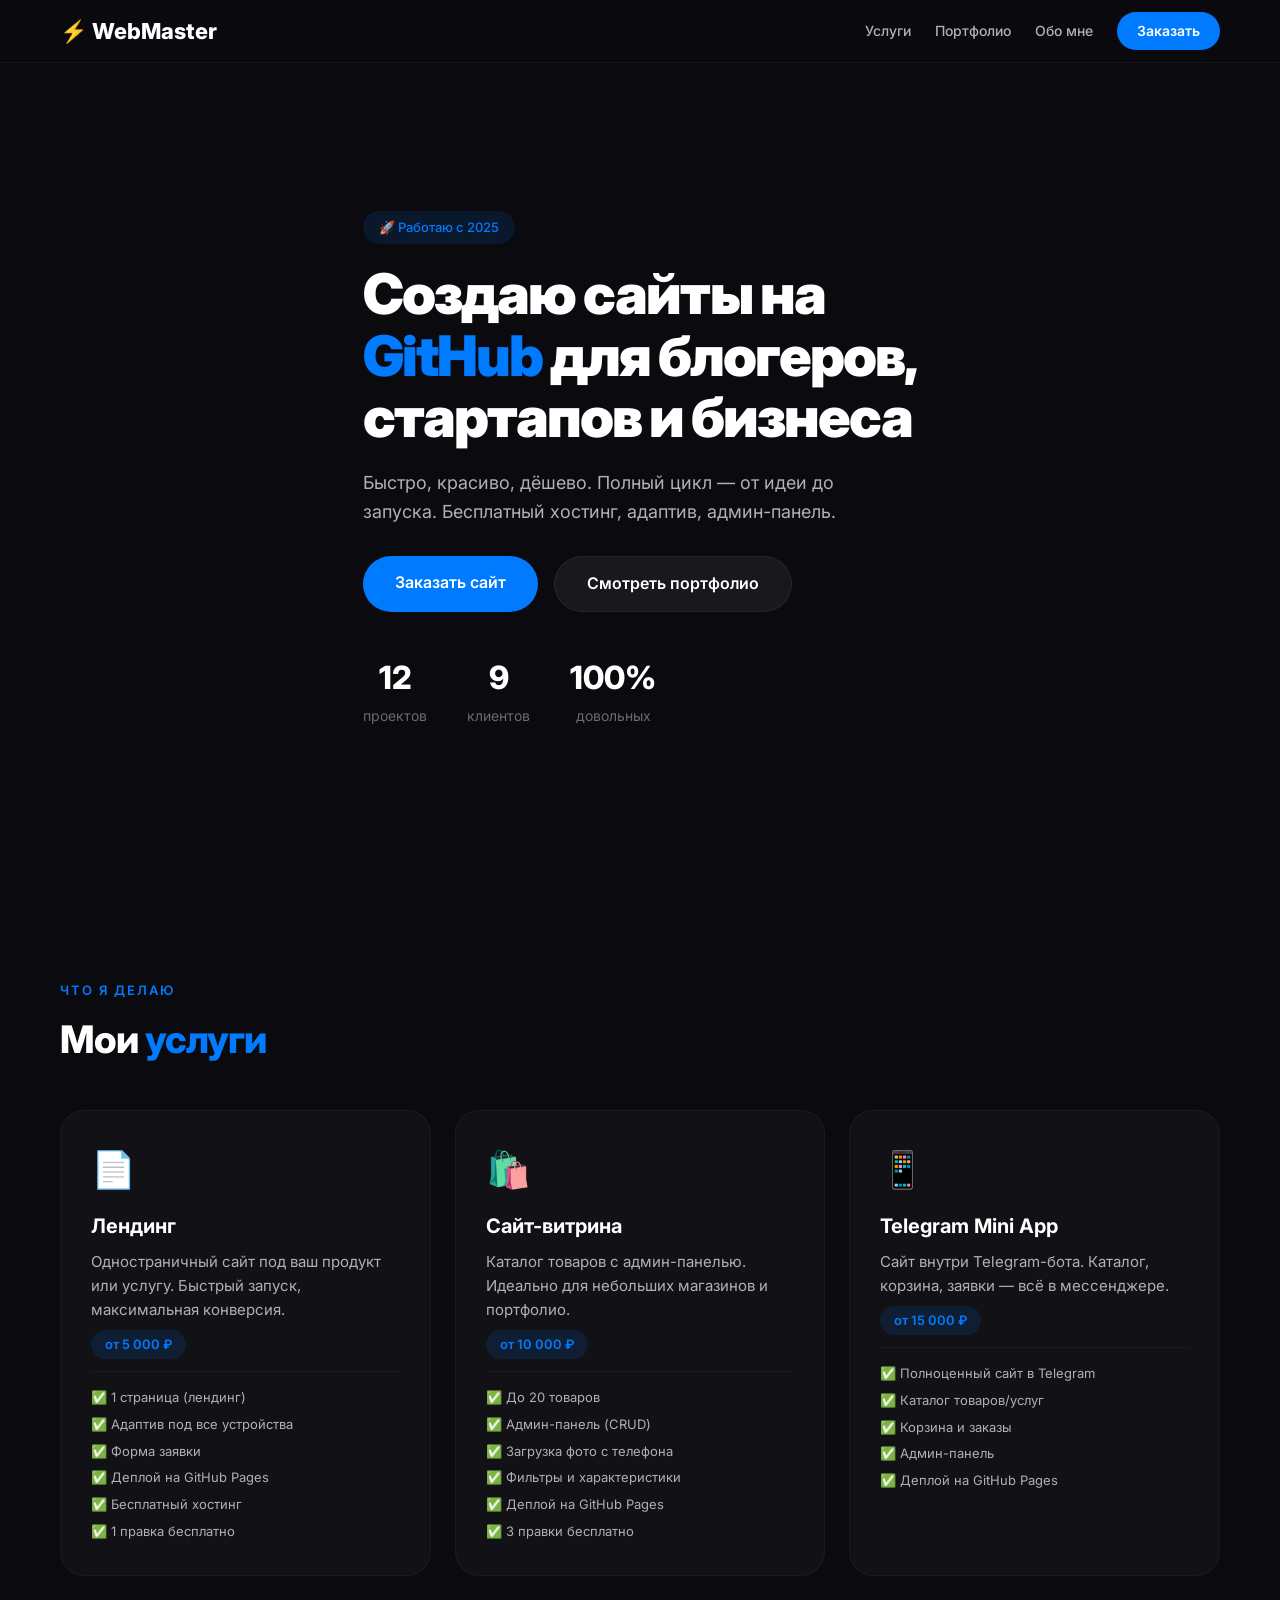
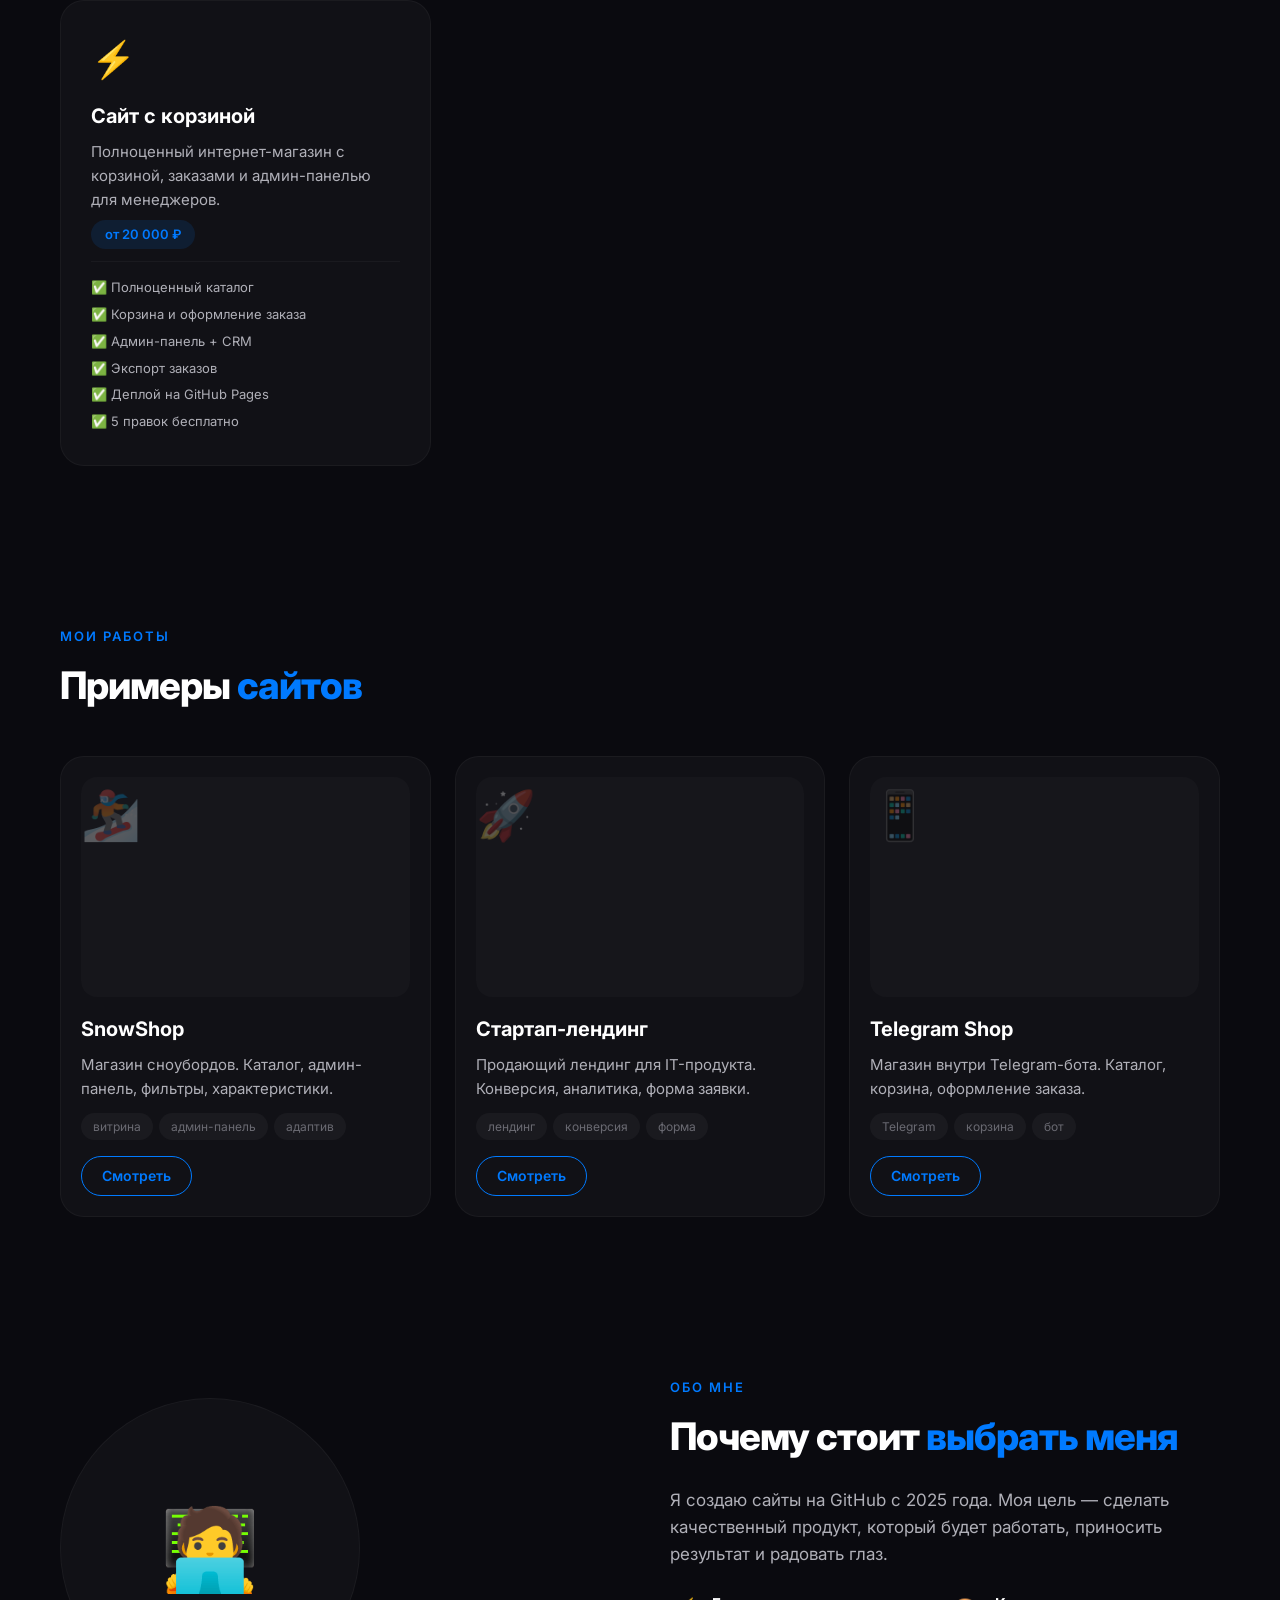
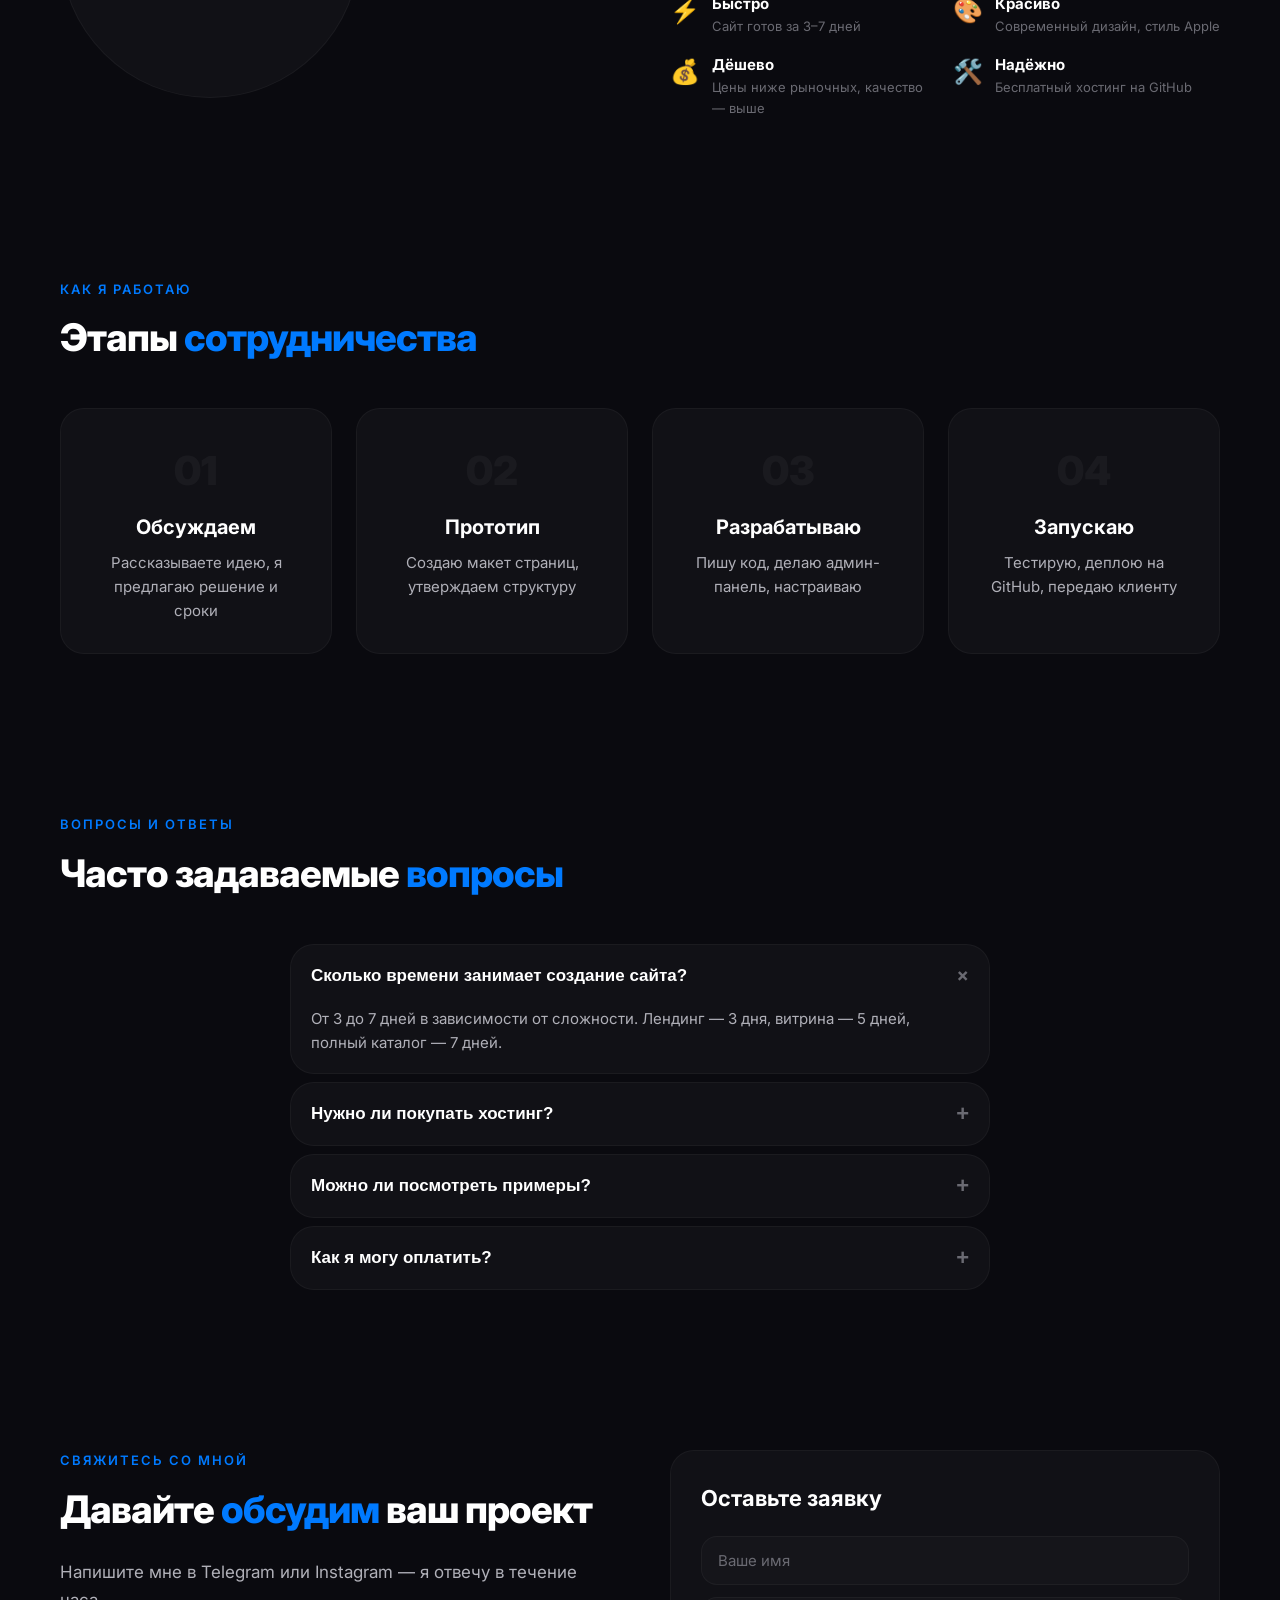
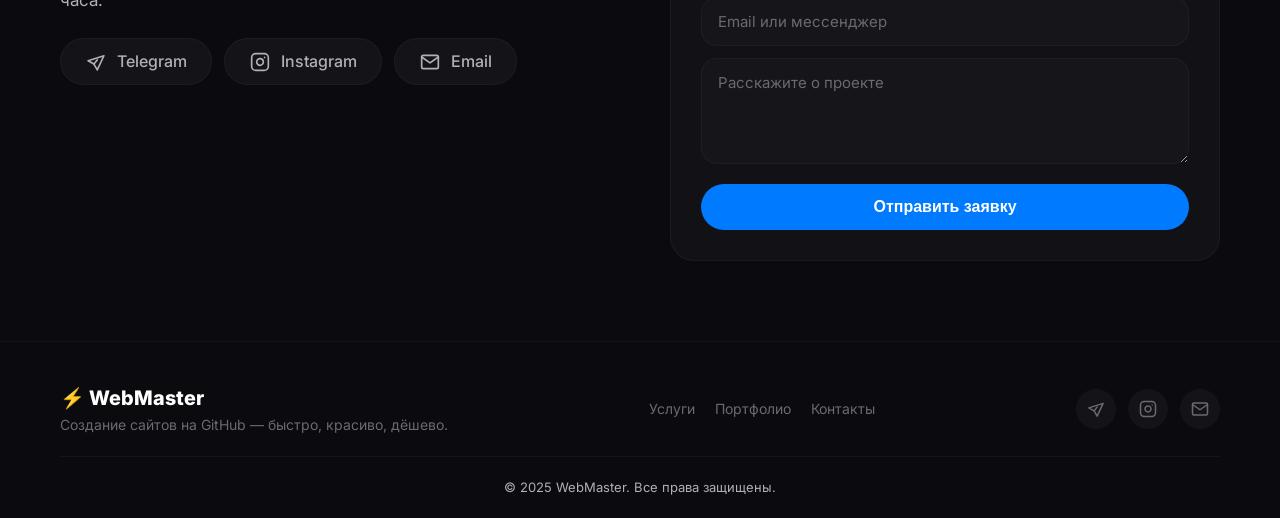
==== commit baedc728: "Update index.html" ====
--- a/index.html
+++ b/index.html
@@ -244,7 +244,6 @@
                 <div class="nav-menu" id="navMenu">
                     <a href="#services" class="nav-link">Услуги</a>
                     <a href="#portfolio" class="nav-link">Портфолио</a>
-                    <a href="#pricing" class="nav-link">Цены</a>
                     <a href="#about" class="nav-link">Обо мне</a>
                     <a href="#contacts" class="nav-link nav-cta">Заказать</a>
                 </div>
@@ -296,15 +295,6 @@
             </div>
         </section>
 
-        <!-- ===== ЦЕНЫ ===== -->
-        <section class="pricing" id="pricing">
-            <div class="container">
-                <div class="section-label">Стоимость</div>
-                <h2 class="section-title">Выберите свой <span class="highlight">тариф</span></h2>
-                <div class="pricing-grid" id="pricingGrid"></div>
-            </div>
-        </section>
-
         <!-- ===== ОБО МНЕ ===== -->
         <section class="about" id="about">
             <div class="container">
@@ -372,7 +362,6 @@
                     <div class="footer-links">
                         <a href="#services">Услуги</a>
                         <a href="#portfolio">Портфолио</a>
-                        <a href="#pricing">Цены</a>
                         <a href="#contacts">Контакты</a>
                     </div>
                     <div class="footer-social" id="footerSocial"></div>
--- a/style.css
+++ b/style.css
@@ -245,7 +245,6 @@
 }
 
 .services-grid,
-.pricing-grid,
 .steps-grid {
     display: grid;
     gap: 24px;
@@ -253,11 +252,7 @@
 }
 
 .services-grid {
-    grid-template-columns: repeat(auto-fit, minmax(250px, 1fr));
-}
-
-.pricing-grid {
-    grid-template-columns: repeat(auto-fit, minmax(280px, 1fr));
+    grid-template-columns: repeat(auto-fit, minmax(300px, 1fr));
 }
 
 .steps-grid {
@@ -265,7 +260,6 @@
 }
 
 .service-card,
-.pricing-card,
 .step-card,
 .faq-item {
     background: rgba(255, 255, 255, 0.03);
@@ -275,14 +269,12 @@
     transition: all 0.4s;
 }
 
-.service-card:hover,
-.pricing-card:hover {
+.service-card:hover {
     transform: translateY(-6px);
     background: rgba(255, 255, 255, 0.06);
 }
 
 .service-card h3,
-.pricing-card h3,
 .step-card h3 {
     color: #fff;
     font-size: 20px;
@@ -301,7 +293,7 @@
     margin-bottom: 12px;
 }
 
-.service-tag {
+.service-price {
     display: inline-block;
     background: rgba(0, 122, 255, 0.12);
     color: #007aff;
@@ -309,49 +301,25 @@
     border-radius: 30px;
     font-size: 13px;
     font-weight: 600;
-}
-
-.pricing-card.popular {
-    border: 1px solid #007aff;
-    transform: scale(1.02);
-}
-
-.pricing-card.popular:hover {
-    transform: scale(1.02) translateY(-6px);
-}
-
-.pricing-badge {
-    display: inline-block;
-    background: #007aff;
-    color: #fff;
-    padding: 4px 16px;
-    border-radius: 30px;
-    font-size: 12px;
-    font-weight: 600;
-    margin-bottom: 12px;
-}
-
-.pricing-price {
-    font-size: 32px;
-    font-weight: 800;
-    color: #fff;
-    margin-bottom: 16px;
-}
-
-.pricing-features {
+    margin-top: 8px;
+}
+
+.service-features {
+    margin-top: 12px;
+    padding-top: 12px;
+    border-top: 0.5px solid rgba(255,255,255,0.04);
+}
+
+.service-features li {
+    color: #b0b0b8;
+    font-size: 13px;
+    padding: 3px 0;
     list-style: none;
-    text-align: left;
-    margin-bottom: 24px;
-}
-
-.pricing-features li {
-    padding: 6px 0;
-    font-size: 14px;
-    color: #b0b0b8;
-}
-
-.pricing-card .btn {
-    width: 100%;
+}
+
+.service-features li::before {
+    content: "✅ ";
+    color: #34c759;
 }
 
 .about-grid {
@@ -730,12 +698,6 @@
         grid-template-columns: 1fr;
         gap: 30px;
     }
-    .pricing-card.popular {
-        transform: scale(1);
-    }
-    .pricing-card.popular:hover {
-        transform: translateY(-6px);
-    }
     .footer-content {
         flex-direction: column;
         text-align: center;
@@ -756,8 +718,7 @@
         flex-wrap: wrap;
         justify-content: center;
     }
-    .services-grid,
-    .pricing-grid {
+    .services-grid {
         grid-template-columns: 1fr;
     }
     .about-features {
